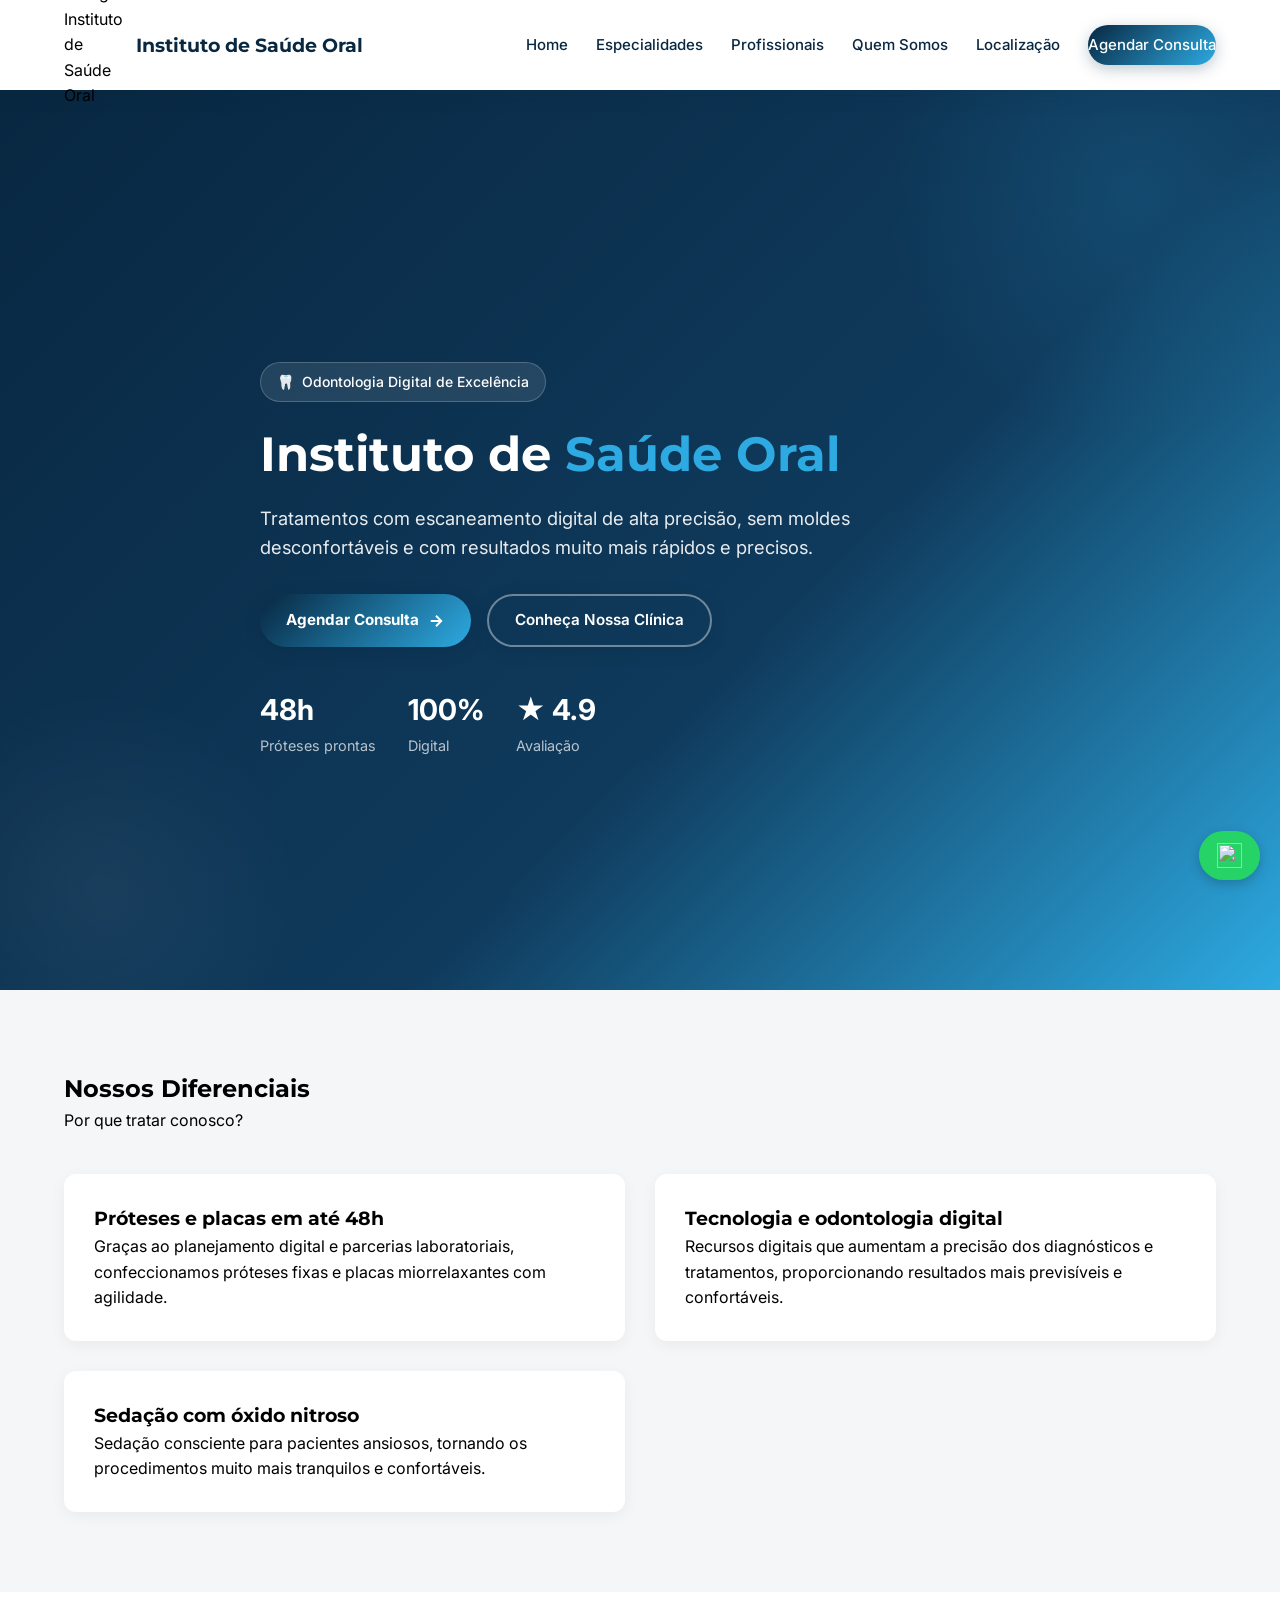
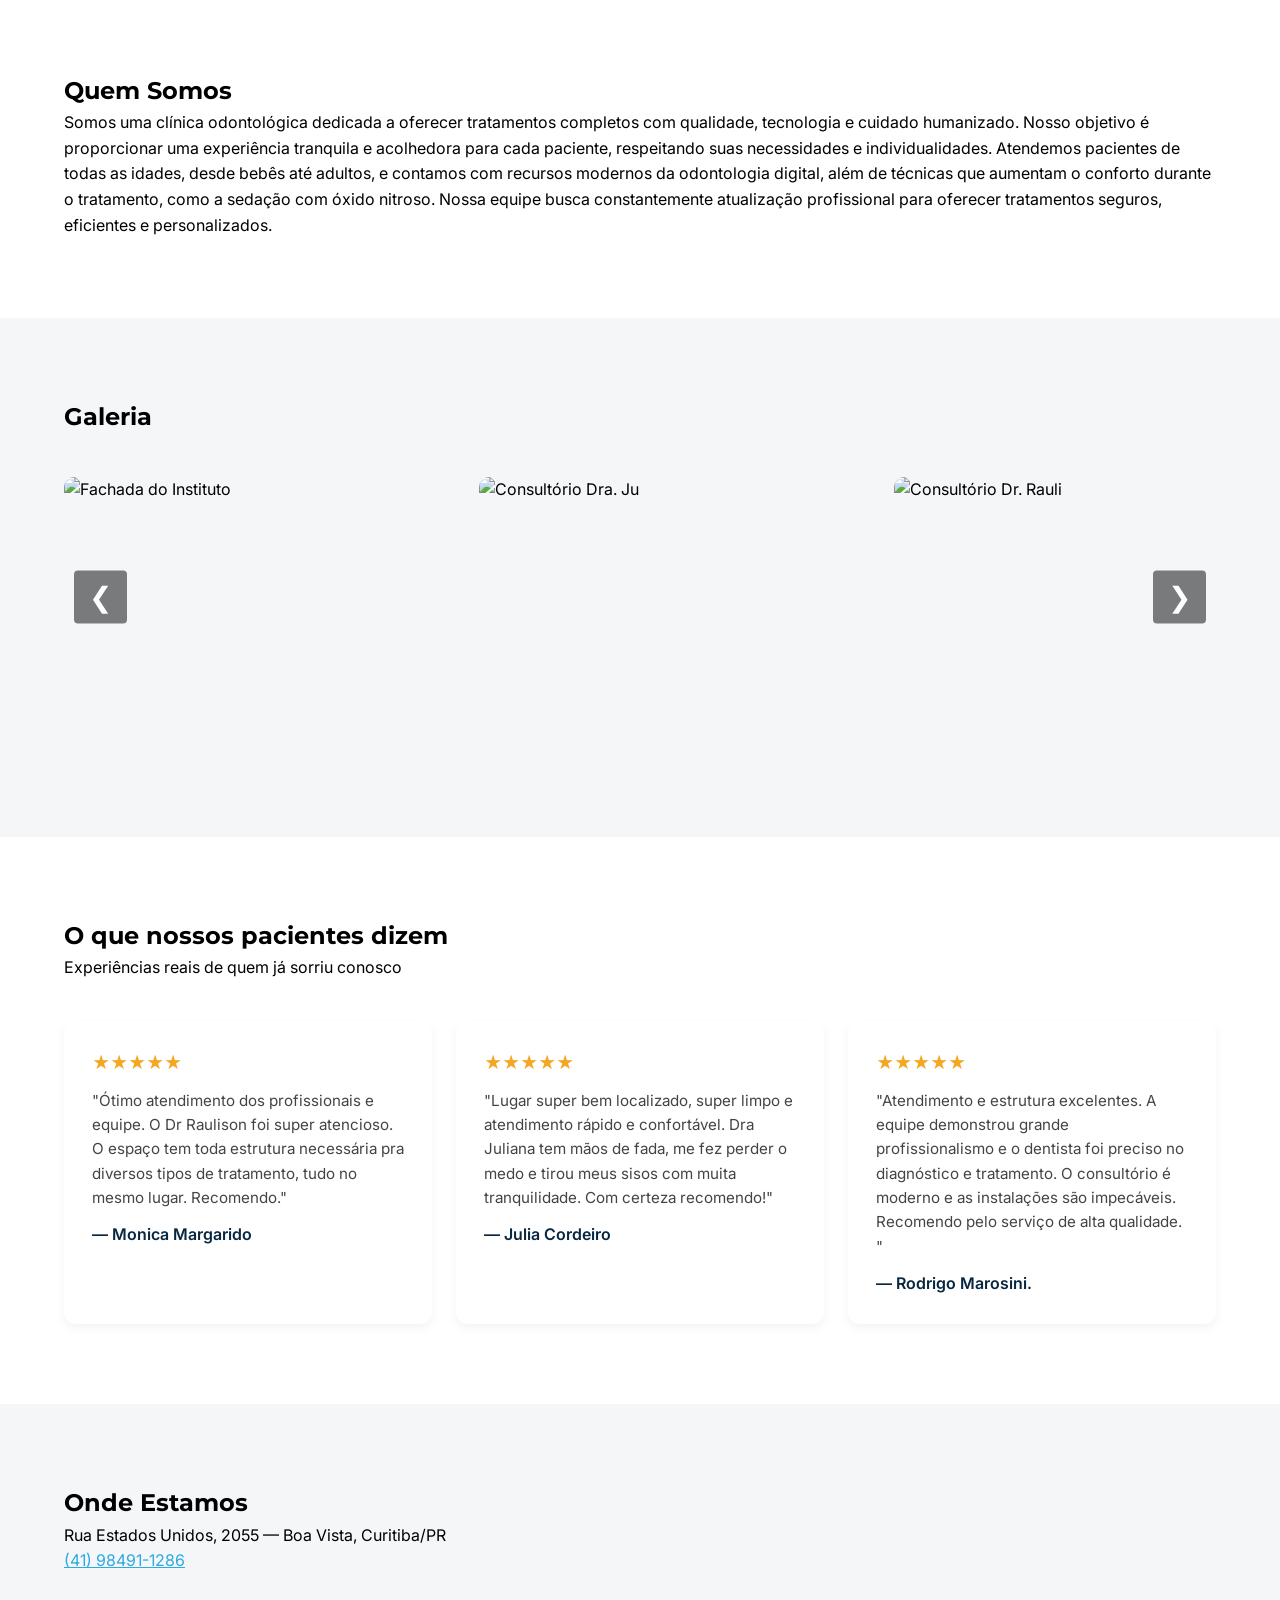
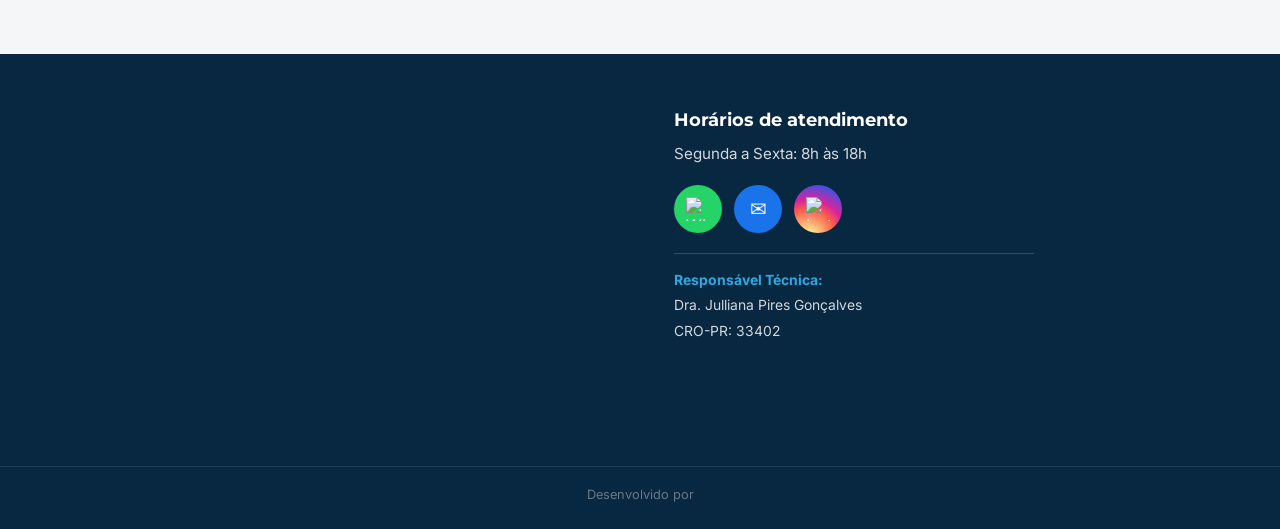
==== index.html @ 9c94c363 "first commit" ====
<!DOCTYPE html>
<html lang="pt-br">
<head>
  <meta charset="UTF-8">
  <meta name="viewport" content="width=device-width, initial-scale=1.0">
  <meta name="description" content="Instituto de Saúde Oral - Odontologia digital, próteses rápidas e atendimento humanizado em Curitiba/PR">
  <title>Instituto de Saúde Oral</title>
  <link rel="preconnect" href="https://fonts.googleapis.com">
  <link rel="preconnect" href="https://fonts.gstatic.com" crossorigin>
  <link href="https://fonts.googleapis.com/css2?family=Inter:wght@400;500;600;700;800&family=Montserrat:wght@600;700;800&display=swap" rel="stylesheet">
  <link rel="stylesheet" href="style.css">
</head>
<body>

  <!-- Header -->
  <header id="header">
    <button class="hamburger" id="hamburger" aria-label="Abrir menu">&#9776;</button>

    <nav class="side-menu" id="sideMenu" aria-label="Menu principal">
      <ul>
        <li><a href="index.html">🏠 Home</a></li>
        <li><a href="especialidades.html">🦷 Especialidades</a></li>
        <li><a href="profissionais.html">👩‍⚕️ Profissionais</a></li>
        <li><a href="#quem-somos">ℹ️ Quem Somos</a></li>
        <li><a href="https://www.google.com/maps/place/Instituto+de+Sa%C3%BAde+Oral/@-25.3976429,-49.2523343,18z" target="_blank" rel="noopener noreferrer">📍 Localização</a></li>
        <li><a href="https://wa.me/5541984911286?text=Olá%20gostaria%20de%20agendar%20uma%20consulta%20vim%20pelo%20site" target="_blank" rel="noopener noreferrer" style="background:#25d366;margin-top:8px;font-weight:700;">📅 Agendar Consulta</a></li>
      </ul>
    </nav>

    <div class="container nav">
      <div class="nav-brand">
        <img src="projeto-iso/foto.logo.png" alt="Logo Instituto de Saúde Oral" class="logo">
        <h2>Instituto de Saúde Oral</h2>
      </div>

      <nav aria-label="Navegação principal">
        <ul>
          <li><a href="index.html">Home</a></li>
          <li><a href="especialidades.html">Especialidades <span class="tooltip">Conheça os nossos tratamentos</span></a></li>
          <li><a href="profissionais.html">Profissionais <span class="tooltip">Conheça nossa equipe</span></a></li>
          <li><a href="#quem-somos">Quem Somos <span class="tooltip">Nossa história e valores</span></a></li>
          <li><a href="https://www.google.com/maps/place/Instituto+de+Sa%C3%BAde+Oral/@-25.3976429,-49.2523343,18z" target="_blank" rel="noopener noreferrer">Localização <span class="tooltip">Veja onde estamos</span></a></li>
          <li>
            <a class="btn" href="https://wa.me/5541984911286?text=Olá%20gostaria%20de%20agendar%20uma%20consulta%20vim%20pelo%20site" target="_blank" rel="noopener noreferrer">Agendar Consulta</a>
          </li>
        </ul>
      </nav>
    </div>
  </header>

  <!-- Hero -->
  <section class="hero">
    <div class="hero-shapes">
      <div class="shape"></div>
      <div class="shape"></div>
    </div>
    <div class="container hero-content">
      <div class="hero-badge">
        <span class="badge-icon">🦷</span>
        <span>Odontologia Digital de Excelência</span>
      </div>
      <h1 class="hero-title">
        Instituto de <span class="highlight">Saúde Oral</span>
      </h1>
      <p class="hero-subtitle">
        Tratamentos com escaneamento digital de alta precisão, sem moldes desconfortáveis e com resultados muito mais rápidos e precisos.
      </p>
      <div class="hero-buttons">
        <a href="https://wa.me/5541984911286?text=Olá%20gostaria%20de%20agendar%20uma%20consulta%20vim%20pelo%20site" class="btn" target="_blank" rel="noopener noreferrer">
          Agendar Consulta
          <svg width="18" height="18" viewBox="0 0 24 24" fill="none" stroke="currentColor" stroke-width="2.5">
            <path d="M5 12h14M12 5l7 7-7 7"/>
          </svg>
        </a>
        <a href="#quem-somos" class="btn btn-transparent">Conheça Nossa Clínica</a>
      </div>
      <div class="hero-stats">
        <div class="stat">
          <span class="stat-number">48h</span>
          <span class="stat-label">Próteses prontas</span>
        </div>
        <div class="stat">
          <span class="stat-number">100%</span>
          <span class="stat-label">Digital</span>
        </div>
        <div class="stat">
          <span class="stat-number">★ 4.9</span>
          <span class="stat-label">Avaliação</span>
        </div>
      </div>
    </div>
  </section>

  <!-- Diferenciais -->
  <section class="bg-light" id="diferenciais">
    <div class="container">
      <h2>Nossos Diferenciais</h2>
      <p>Por que tratar conosco?</p>
      <div class="grid-3">
        <article class="card">
          <h3>Próteses e placas em até 48h</h3>
          <p>Graças ao planejamento digital e parcerias laboratoriais, confeccionamos próteses fixas e placas miorrelaxantes com agilidade.</p>
        </article>
        <article class="card">
          <h3>Tecnologia e odontologia digital</h3>
          <p>Recursos digitais que aumentam a precisão dos diagnósticos e tratamentos, proporcionando resultados mais previsíveis e confortáveis.</p>
        </article>
        <article class="card">
          <h3>Sedação com óxido nitroso</h3>
          <p>Sedação consciente para pacientes ansiosos, tornando os procedimentos muito mais tranquilos e confortáveis.</p>
        </article>
      </div>
    </div>
  </section>

  <!-- Quem Somos -->
  <section id="quem-somos">
    <div class="container">
      <h2>Quem Somos</h2>
      <p>Somos uma clínica odontológica dedicada a oferecer tratamentos completos com qualidade, tecnologia e cuidado humanizado. Nosso objetivo é proporcionar uma experiência tranquila e acolhedora para cada paciente, respeitando suas necessidades e individualidades. Atendemos pacientes de todas as idades, desde bebês até adultos, e contamos com recursos modernos da odontologia digital, além de técnicas que aumentam o conforto durante o tratamento, como a sedação com óxido nitroso. Nossa equipe busca constantemente atualização profissional para oferecer tratamentos seguros, eficientes e personalizados.</p>
    </div>
  </section>

  <!-- Galeria -->
  <section class="bg-light">
    <div class="container">
      <h2>Galeria</h2>
      <div class="carousel">
        <button class="arrow left" aria-label="Imagem anterior">&#10094;</button>
        <div class="gallery">
          <img src="projeto-iso/frenteiso.jpeg" alt="Fachada do Instituto" loading="lazy">
          <img src="projeto-iso/consultório ju.jpeg" alt="Consultório Dra. Ju" loading="lazy">
          <img src="projeto-iso/consultório rauli.jpeg" alt="Consultório Dr. Rauli" loading="lazy">
          <img src="projeto-iso/dr casal.jpeg" alt="Equipe de profissionais" loading="lazy">
          <img src="projeto-iso/fotoju-miguel-criança-sorriso.png" alt="Paciente infantil sorrindo" loading="lazy">
          <img src="projeto-iso/areakids.jpeg" alt="Área kids" loading="lazy">
          <img src="projeto-iso/fiodental-iso.png" alt="Higiene bucal" loading="lazy">
          <img src="projeto-iso/recepção-cafezinho.png" alt="Recepção aconchegante" loading="lazy">
          <img src="projeto-iso/fotodentro.jpeg" alt="Ambiente interno" loading="lazy">
          <img src="projeto-iso/panoramica.jpeg" alt="Equipamento panorâmico" loading="lazy">
          <img src="projeto-iso/foto-protese-total-peleleca - Editado.png" alt="Prótese total" loading="lazy">
        </div>
        <button class="arrow right" aria-label="Próxima imagem">&#10095;</button>
      </div>
      <div class="lightbox" id="lightbox" role="dialog" aria-modal="true" aria-label="Visualização ampliada">
        <button class="close" id="lightbox-close" aria-label="Fechar">&times;</button>
        <img id="lightbox-img" src="" alt="Imagem Ampliada">
      </div>
    </div>
  </section>

  <!-- Depoimentos -->
  <section>
    <div class="container">
      <h2>O que nossos pacientes dizem</h2>
      <p>Experiências reais de quem já sorriu conosco</p>
      <div class="testimonials-grid">
        <div class="testimonial">
          <div class="testimonial-stars">★★★★★</div>
          <p class="testimonial-text">"Ótimo atendimento dos profissionais e equipe. O Dr Raulison foi super atencioso.
O espaço tem toda estrutura necessária pra diversos tipos de tratamento, tudo no mesmo lugar. Recomendo."</p>
          <p class="testimonial-author">— Monica Margarido</p>
        </div>
        <div class="testimonial">
          <div class="testimonial-stars">★★★★★</div>
          <p class="testimonial-text">"Lugar super bem localizado, super limpo e atendimento rápido e confortável. Dra Juliana tem mãos de fada, me fez perder o medo e tirou meus sisos com muita tranquilidade. Com certeza recomendo!"</p>
          <p class="testimonial-author">— Julia Cordeiro</p>
        </div>
        <div class="testimonial">
          <div class="testimonial-stars">★★★★★</div>
          <p class="testimonial-text">"Atendimento e estrutura excelentes. A equipe demonstrou grande profissionalismo e o dentista foi preciso no diagnóstico e tratamento. O consultório é moderno e as instalações são impecáveis. Recomendo pelo serviço de alta qualidade.
"</p>
          <p class="testimonial-author">— Rodrigo Marosini.</p>
        </div>
      </div>
    </div>
  </section>

  <!-- Localização -->
  <section class="bg-light">
    <div class="container">
      <h2>Onde Estamos</h2>
      <address style="font-style:normal;">
        <p>Rua Estados Unidos, 2055 — Boa Vista, Curitiba/PR</p>
        <p><a href="tel:+5541984911286" style="color:var(--secondary)!important;">(41) 98491-1286</a></p>
      </address>
    </div>
  </section>

  <!-- Footer -->
  <footer>
    <div class="footer-container">
      <div class="mapa-container">
        <iframe src="https://www.google.com/maps?q=Instituto+de+Saúde+Oral&output=embed" loading="lazy" title="Localização no Google Maps"></iframe>
      </div>
      <div class="footer-info">
        <h3>Horários de atendimento</h3>
        <p>Segunda a Sexta: 8h às 18h</p>
        <div class="footer-contact">
          <div class="footer-buttons">
            <a href="https://wa.me/5541984911286?text=Olá%20gostaria%20de%20agendar%20uma%20consulta%20vim%20pelo%20site" class="footer-btn whatsapp" target="_blank" rel="noopener noreferrer" aria-label="WhatsApp">
              <img src="https://upload.wikimedia.org/wikipedia/commons/6/6b/WhatsApp.svg" alt="WhatsApp">
            </a>
            <a href="mailto:Institutodesaudeoral@gmail.com" class="footer-btn email" aria-label="E-mail">✉</a>
            <a href="https://instagram.com/institutodesaudeoral" class="footer-btn instagram" target="_blank" rel="noopener noreferrer" aria-label="Instagram">
              <img src="https://upload.wikimedia.org/wikipedia/commons/e/e7/Instagram_logo_2016.svg" alt="Instagram">
            </a>
          </div>
        </div>
        <div class="footer-responsavel">
          <p><strong>Responsável Técnica:</strong></p>
          <p>Dra. Julliana Pires Gonçalves</p>
          <p>CRO-PR: 33402</p>
        </div>
      </div>
    </div>
    <div class="footer-dev">
      <p>Desenvolvido por <a href="#"> </a></p>
    </div>
  </footer>

  <!-- WhatsApp Fixo -->
  <a href="https://wa.me/5541984911286?text=Olá,%20vim%20pelo%20site!" class="whatsapp-fixo" target="_blank" rel="noopener noreferrer" aria-label="Agendar consulta via WhatsApp">
    <img src="https://upload.wikimedia.org/wikipedia/commons/6/6b/WhatsApp.svg" alt="" width="25">
  </a>

  <script>
    document.addEventListener('DOMContentLoaded', () => {

      // MENU HAMBURGER
      const hamburger = document.getElementById('hamburger');
      const sideMenu = document.getElementById('sideMenu');
      if (hamburger && sideMenu) {
        hamburger.addEventListener('click', () => {
          sideMenu.style.width = sideMenu.style.width === '250px' ? '0' : '250px';
        });
      }

      // CAROUSEL
const gallery = document.querySelector('.gallery');
const leftArrow = document.querySelector('.arrow.left');
const rightArrow = document.querySelector('.arrow.right');
const carousel = document.querySelector('.carousel');

if (gallery && leftArrow && rightArrow) {
  const originalimgs = Array.from(gallery.querySelectorAll('img'));
  const total = originalimgs.length;
  
  // Clona antes e depois para loop infinito suave
  originalimgs.forEach(img => gallery.appendChild(img.cloneNode(true)));
  originalimgs.forEach(img => gallery.insertBefore(img.cloneNode(true), gallery.firstChild));

  const gap = 15;
  let index = total; // começa no bloco do meio (original)
  let isAnimating = false;

  function getStep() {
    const img = gallery.querySelector('img');
    return img ? img.offsetWidth + gap : 0;
  }

  function jumpTo(i, animate) {
    gallery.style.transition = animate ? 'transform 0.5s ease' : 'none';
    gallery.style.transform = `translateX(-${i * getStep()}px)`;
    index = i;
  }

  // Posiciona no começo sem animação
  jumpTo(total, false);

  function move(dir) {
    if (isAnimating) return;
    isAnimating = true;
    jumpTo(index + dir, true);

    setTimeout(() => {
      // Se passou do fim, salta silenciosamente pro clone do meio
      if (index >= total * 2) jumpTo(total, false);
      // Se passou do começo, salta silenciosamente pro clone do meio
      if (index <= 0) jumpTo(total, false);
      isAnimating = false;
    }, 510);
  }

  let autoPlay = setInterval(() => move(1), 4000);

  leftArrow.onclick = () => { clearInterval(autoPlay); move(-1); autoPlay = setInterval(() => move(1), 4000); };
  rightArrow.onclick = () => { clearInterval(autoPlay); move(1); autoPlay = setInterval(() => move(1), 4000); };

  if (carousel) {
    carousel.onmouseenter = () => clearInterval(autoPlay);
    carousel.onmouseleave = () => { clearInterval(autoPlay); autoPlay = setInterval(() => move(1), 4000); };
  }
}

      // HEADER SCROLL
      const header = document.getElementById('header');
      if (header) {
        window.addEventListener('scroll', () => {
          header.classList.toggle('scrolled', window.scrollY > 50);
        }, { passive: true });
      }

      // SCROLL ANIMATE
      const elements = document.querySelectorAll('section, .card, .specialties li, .gallery img, .testimonial, .doctor img, h2, h3, p');
      const observer = new IntersectionObserver((entries) => {
        entries.forEach(entry => {
          if (entry.isIntersecting) {
            entry.target.classList.add('show');
            observer.unobserve(entry.target);
          }
        });
      }, { threshold: 0.1 });

      elements.forEach(el => {
        el.classList.add('scroll-animate');
        observer.observe(el);
      });

    });
  </script>

</body>
</html>
---- style.css ----
/* ================= RESET ================= */
* {
  margin: 0;
  padding: 0;
  box-sizing: border-box;
}

/* ================= VARIÁVEIS ================= */
:root {
  --primary: #082741;
  --secondary: #2DAAE1;
  --light: #F4F6F8;
  --text: #000000;
  --white: #FFFFFF;
}

/* ================= BASE ================= */
html { font-size: 16px; }

body {
  overflow-x: hidden;
  font-family: 'Inter', sans-serif;
  color: var(--text);
  background: var(--white);
  line-height: 1.6;
  padding-top: 90px;
}

/* ================= TIPOGRAFIA ================= */
h1, h2, h3 {
  font-family: 'Montserrat', sans-serif;
  color: var(--text);
}

/* ================= CONTAINER ================= */
.container {
  width: 90%;
  max-width: 1200px;
  margin: auto;
}

/* ================= SECTION ================= */
section { padding: 80px 0; }
.bg-light { background: var(--light); }

/* ================= HEADER ================= */
header {
  background: rgba(255, 255, 255, 0.15);
  backdrop-filter: blur(10px);
  -webkit-backdrop-filter: blur(10px);
  box-shadow: 0 4px 20px rgba(8, 39, 65, 0.1);
  position: fixed;
  width: 100%;
  top: 0;
  z-index: 1000;
  height: 90px;
  display: flex;
  align-items: center;
  transition: background 0.3s ease, height 0.3s ease, box-shadow 0.3s ease;
}

header.scrolled {
  background: #FFFFFF;
  backdrop-filter: none;
  -webkit-backdrop-filter: none;
  height: 70px;
  box-shadow: 0 4px 15px rgba(0,0,0,0.1);
}

/* ================= NAV ================= */
.container.nav {
  display: flex;
  align-items: center;
  justify-content: space-between;
  gap: 24px;
  width: 90%;
  max-width: 1200px;
  margin: 0 auto;
}

.nav-brand {
  display: flex;
  align-items: center;
  gap: 12px;
  flex-shrink: 0;
  text-decoration: none;
}

.nav-brand h2 {
  font-size: 1.2rem;
  white-space: nowrap;
  margin: 0;
  color: var(--primary);
}

.logo {
  width: 60px;
  height: auto;
}

.container.nav nav { flex: 1; }

.container.nav nav ul {
  display: flex;
  align-items: center;
  justify-content: flex-end;
  gap: 28px;
  list-style: none;
  padding: 0;
  margin: 0;
  flex-wrap: nowrap;
  scrollbar-width: none;
  -ms-overflow-style: none;
}
.container.nav nav ul::-webkit-scrollbar { display: none; }

.container.nav nav ul li {
  white-space: nowrap;
  position: relative;
}

.container.nav nav ul li a {
  text-decoration: none;
  color: var(--primary);
  font-weight: 500;
  font-size: 15px;
  padding: 8px 0;
  position: relative;
  transition: color 0.3s ease;
}

.container.nav nav ul li a::after {
  content: "";
  position: absolute;
  left: 0;
  bottom: 0;
  width: 0%;
  height: 2px;
  background: var(--secondary);
  transition: width 0.3s ease;
}

.container.nav nav ul li a:hover::after { width: 100%; }

/* ================= TOOLTIP ================= */
.tooltip {
  position: absolute;
  bottom: -40px;
  left: 50%;
  transform: translateX(-50%);
  background: rgba(45, 170, 225, 0.92);
  color: white;
  padding: 6px 12px;
  border-radius: 8px;
  font-size: 12px;
  white-space: nowrap;
  opacity: 0;
  pointer-events: none;
  transition: opacity 0.3s ease;
  z-index: 10;
}

.container.nav nav ul li a:hover .tooltip { opacity: 1; }

/* ================= BOTÃO ================= */
.btn {
  display: inline-flex;
  align-items: center;
  justify-content: center;
  gap: 8px;
  background: linear-gradient(135deg, var(--primary), var(--secondary));
  color: #ffffff !important;
  padding: 12px 26px;
  border-radius: 50px;
  text-decoration: none !important;
  font-weight: 700;
  font-size: 0.95rem;
  box-shadow: 0 4px 15px rgba(8, 39, 65, 0.25);
  transition: transform 0.3s ease, box-shadow 0.3s ease;
  white-space: nowrap;
  flex-shrink: 0;
  cursor: pointer;
  border: none;
}

.btn:hover {
  transform: translateY(-3px);
  box-shadow: 0 8px 20px rgba(45, 170, 225, 0.4);
  color: #ffffff !important;
}

/* Remove underline no .btn dentro do nav */
.container.nav nav ul li a.btn::after { display: none; }

/* ================= HERO ================= */
.hero {
  min-height: 100vh;
  display: flex;
  align-items: center;
  background: linear-gradient(135deg, var(--primary) 0%, #0f3a5c 60%, var(--secondary) 100%);
  position: relative;
  overflow: hidden;
  padding: 120px 0 80px;
}

.hero .shape {
  position: absolute;
  border-radius: 50%;
  pointer-events: none;
}
.hero .shape:nth-child(1) {
  width: 500px; height: 500px;
  top: -150px; right: -100px;
  background: radial-gradient(circle, rgba(45,170,225,0.15) 0%, transparent 70%);
}
.hero .shape:nth-child(2) {
  width: 400px; height: 400px;
  bottom: -100px; left: -100px;
  background: radial-gradient(circle, rgba(255,255,255,0.05) 0%, transparent 70%);
}

.hero-content {
  max-width: 800px;
  position: relative;
  z-index: 2;
  padding: 0 20px;
  color: var(--white);
}

.hero-badge {
  display: inline-flex;
  align-items: center;
  gap: 8px;
  background: rgba(255,255,255,0.1);
  backdrop-filter: blur(10px);
  padding: 8px 16px;
  border-radius: 50px;
  font-size: 14px;
  font-weight: 500;
  color: var(--white);
  margin-bottom: 24px;
  border: 1px solid rgba(255,255,255,0.2);
}

.hero-title {
  font-size: 3rem;
  line-height: 1.2;
  margin-bottom: 20px;
  color: var(--white);
}
.hero-title .highlight { color: var(--secondary); }

.hero-subtitle {
  font-size: 1.15rem;
  color: rgba(255,255,255,0.9);
  margin-bottom: 32px;
  max-width: 600px;
}

.hero-buttons {
  display: flex;
  gap: 16px;
  margin-bottom: 40px;
  flex-wrap: wrap;
}

.btn-transparent {
  display: inline-flex;
  align-items: center;
  gap: 8px;
  background: transparent;
  color: var(--white) !important;
  padding: 12px 26px;
  border-radius: 50px;
  text-decoration: none !important;
  font-weight: 600;
  border: 2px solid rgba(255,255,255,0.4);
  transition: background 0.3s, border-color 0.3s, transform 0.3s;
}
.btn-transparent:hover {
  background: rgba(255,255,255,0.1);
  border-color: var(--white);
  transform: translateY(-3px);
}

.hero-stats { display: flex; gap: 32px; flex-wrap: wrap; }
.stat-number { display: block; font-size: 1.8rem; font-weight: 700; color: var(--white); }
.stat-label { font-size: 0.9rem; color: rgba(255,255,255,0.7); }

/* ================= GRID ================= */
.grid-3 {
  display: grid;
  grid-template-columns: repeat(2, 1fr);
  gap: 30px;
  margin-top: 40px;
}

/* ================= CARDS ================= */
.card {
  background: var(--white);
  padding: 30px;
  border-radius: 12px;
  box-shadow: 0 4px 15px rgba(0,0,0,0.05);
  transition: transform 0.3s;
}
.card:hover { transform: translateY(-5px); }

/* ================= ESPECIALIDADES ================= */
.specialties { padding-top: 120px; }

.specialties h1 {
  margin-bottom: 40px;
  font-size: 2rem;
}

.specialties ul {
  display: grid;
  grid-template-columns: repeat(3, 1fr);
  gap: 30px;
  padding: 0;
  list-style: none;
}

.specialties li {
  background: var(--white);
  padding: 20px;
  border-radius: 12px;
  box-shadow: 0 4px 12px rgba(0,0,0,0.08);
  text-align: center;
  transition: transform 0.3s;
}
.specialties li:hover { transform: translateY(-4px); }

.specialties img {
  width: 100%;
  height: 180px;
  object-fit: cover;
  border-radius: 10px;
  margin-bottom: 12px;
}

.specialties h3 { margin-bottom: 8px; }

/* ================= PROFISSIONAIS ================= */
.professionals { padding-top: 120px; }

.doctor img {
  width: 100%;
  height: 500px;
  object-fit: cover;
  border-radius: 12px;
  margin-bottom: 16px;
}

/* ================= CAROUSEL ================= */
.carousel {
  position: relative;
  width: 100%;
  overflow: hidden;
  margin: 40px 0;
}

.gallery {
  display: flex;
  gap: 15px;
  transition: transform 0.5s ease;
  flex-wrap: nowrap;
}

.gallery img {
  width: 400px;
  height: 240px;
  object-fit: cover;
  border-radius: 10px;
  cursor: pointer;
  flex-shrink: 0;
}

.arrow {
  position: absolute;
  top: 50%;
  transform: translateY(-50%);
  background: rgba(0,0,0,0.5);
  color: white;
  border: none;
  font-size: 28px;
  padding: 10px 15px;
  cursor: pointer;
  z-index: 10;
  border-radius: 4px;
  transition: background 0.2s;
}
.arrow:hover { background: rgba(0,0,0,0.7); }
.arrow.left { left: 10px; }
.arrow.right { right: 10px; }

/* ================= LIGHTBOX ================= */
.lightbox {
  display: none;
  position: fixed;
  top: 0; left: 0;
  width: 100%; height: 100%;
  background: rgba(0,0,0,0.75);
  justify-content: center;
  align-items: center;
  z-index: 9999;
}
.lightbox.active { display: flex; }

.lightbox img {
  max-width: 90%;
  max-height: 90%;
  border-radius: 10px;
}

.close {
  position: absolute;
  top: 20px; right: 30px;
  color: white;
  font-size: 40px;
  cursor: pointer;
  background: none;
  border: none;
  line-height: 1;
}

/* ================= DEPOIMENTOS ================= */
.testimonials-grid {
  display: grid;
  grid-template-columns: repeat(3, 1fr);
  gap: 24px;
  margin-top: 40px;
}

.testimonial {
  background: var(--white);
  padding: 28px;
  border-radius: 12px;
  box-shadow: 0 4px 10px rgba(0,0,0,0.05);
}

.testimonial-stars { color: #f5a623; font-size: 1.1rem; margin-bottom: 12px; }
.testimonial-text { font-size: 0.95rem; margin-bottom: 12px; color: #444; }
.testimonial-author { font-weight: 600; color: var(--primary); }

/* ================= FOOTER ================= */
footer {
  background: var(--primary);
  padding: 52px 0 0;
}

footer,
footer h2, footer h3, footer h4,
footer p, footer a, footer address,
footer span, footer strong, footer em, footer li {
  color: white !important;
}

footer h2::after, footer h3::after { display: none !important; }

footer h3 {
  font-size: 1.1rem;
  font-weight: 700;
  margin-bottom: 8px;
}

footer p {
  font-size: 0.95rem;
  color: rgba(255,255,255,0.82) !important;
  margin-bottom: 5px;
}

footer a:hover { color: var(--secondary) !important; }

.footer-container {
  display: flex;
  align-items: flex-start;
  justify-content: center;
  gap: 48px;
  flex-wrap: wrap;
  width: 92%;
  max-width: 1200px;
  margin: 0 auto;
  padding-bottom: 40px;
}

.mapa-container {
  width: 380px;
  height: 320px;
  flex-shrink: 0;
  border-radius: 12px;
  overflow: hidden;
}

.mapa-container iframe { width: 100%; height: 100%; border: 0; display: block; }

.footer-info { flex: 1; min-width: 220px; max-width: 360px; }

.footer-contact { margin-top: 18px; }

.footer-buttons { display: flex; gap: 12px; flex-wrap: wrap; }

.footer-btn {
  width: 48px; height: 48px;
  border-radius: 50%;
  display: flex;
  align-items: center;
  justify-content: center;
  text-decoration: none;
  transition: transform 0.2s, opacity 0.2s;
  flex-shrink: 0;
}
.footer-btn.whatsapp  { background: #25D366; }
.footer-btn.email     { background: #1a73e8; font-size: 20px; }
.footer-btn.instagram {
  background: radial-gradient(circle at 30% 107%,
    #fdf497 0%, #fdf497 5%, #fd5949 45%, #d6249f 60%, #285AEB 90%);
}
.footer-btn img { width: 24px; height: 24px; }
.footer-btn:hover { transform: scale(1.12); opacity: 0.9; }

.footer-responsavel {
  margin-top: 20px;
  padding-top: 16px;
  border-top: 1px solid rgba(255,255,255,0.18);
}
.footer-responsavel p { font-size: 0.87rem !important; line-height: 1.5; }
.footer-responsavel strong { color: var(--secondary) !important; }

.footer-dev {
  text-align: center;
  padding: 18px 16px;
  border-top: 1px solid rgba(255,255,255,0.1);
  width: 100%;
}
.footer-dev p { font-size: 0.8rem !important; color: rgba(255,255,255,0.38) !important; }
.footer-dev a { color: var(--secondary) !important; font-weight: 600; }

/* ================= WHATSAPP FIXO ================= */
.whatsapp-fixo {
  position: fixed;
  bottom: 20px; right: 20px;
  background-color: #25d366;
  padding: 12px 18px;
  border-radius: 50px;
  display: flex;
  align-items: center;
  gap: 10px;
  font-weight: bold;
  box-shadow: 0 4px 12px rgba(0,0,0,0.2);
  z-index: 99999;
  text-decoration: none;
  transition: transform 0.3s ease, background 0.3s;
}
.whatsapp-fixo:hover { transform: scale(1.05); background-color: #20ba5a; }
.whatsapp-fixo img { width: 25px; height: 25px; }

/* ================= MENU LATERAL ================= */
.side-menu {
  height: 100vh;
  width: 0;
  position: fixed;
  top: 0; left: 0;
  background-color: var(--primary);
  overflow-x: hidden;
  transition: width 0.3s ease;
  padding-top: 70px;
  z-index: 1001;
}

.side-menu ul { list-style: none; padding: 0; margin: 0; }

.side-menu a {
  padding: 14px 24px;
  text-decoration: none;
  font-size: 16px;
  color: white;
  display: block;
  transition: background 0.2s;
}
.side-menu a:hover { background: rgba(255,255,255,0.1); }

/* ================= HAMBURGER ================= */
.hamburger {
  display: none;
  font-size: 26px;
  cursor: pointer;
  position: fixed;
  top: 22px; left: 15px;
  z-index: 1002;
  background: white;
  border: none;
  border-radius: 8px;
  padding: 5px 10px;
  box-shadow: 0 2px 8px rgba(0,0,0,0.2);
  color: var(--primary);
}

/* ================= SCROLL ANIMATE ================= */
.scroll-animate {
  opacity: 0;
  transform: translateY(30px);
  transition: opacity 0.7s ease-out, transform 0.7s ease-out;
}
.scroll-animate.show {
  opacity: 1;
  transform: translateY(0);
}

/* ================= RESPONSIVO ================= */
@media (max-width: 1100px) {
  .container.nav nav { display: none; }
  .hamburger { display: block; }
  .container.nav { margin-left: 50px; }
}

@media (max-width: 1024px) {
  .grid-3 { grid-template-columns: 1fr; }
  .specialties ul { grid-template-columns: repeat(2, 1fr); }
  .testimonials-grid { grid-template-columns: repeat(2, 1fr); }
}

@media (max-width: 768px) {
  body { padding-top: 70px; }
  .hero-title { font-size: 2.2rem; }
  .hero-subtitle { font-size: 1rem; }
  .hero-buttons { flex-direction: column; align-items: flex-start; }
  .hero-stats { gap: 20px; }
  .gallery img { width: 250px; height: 160px; }
  .testimonials-grid { grid-template-columns: 1fr; }
  .mapa-container { width: 100%; }
  .whatsapp-fixo { width: 60px; height: 60px; padding: 0; border-radius: 50%; justify-content: center; gap: 0; }
  .whatsapp-fixo span { display: none; }
}

@media (max-width: 600px) {
  .specialties ul { grid-template-columns: 1fr; }
  .gallery img { width: 200px; height: 140px; }
}
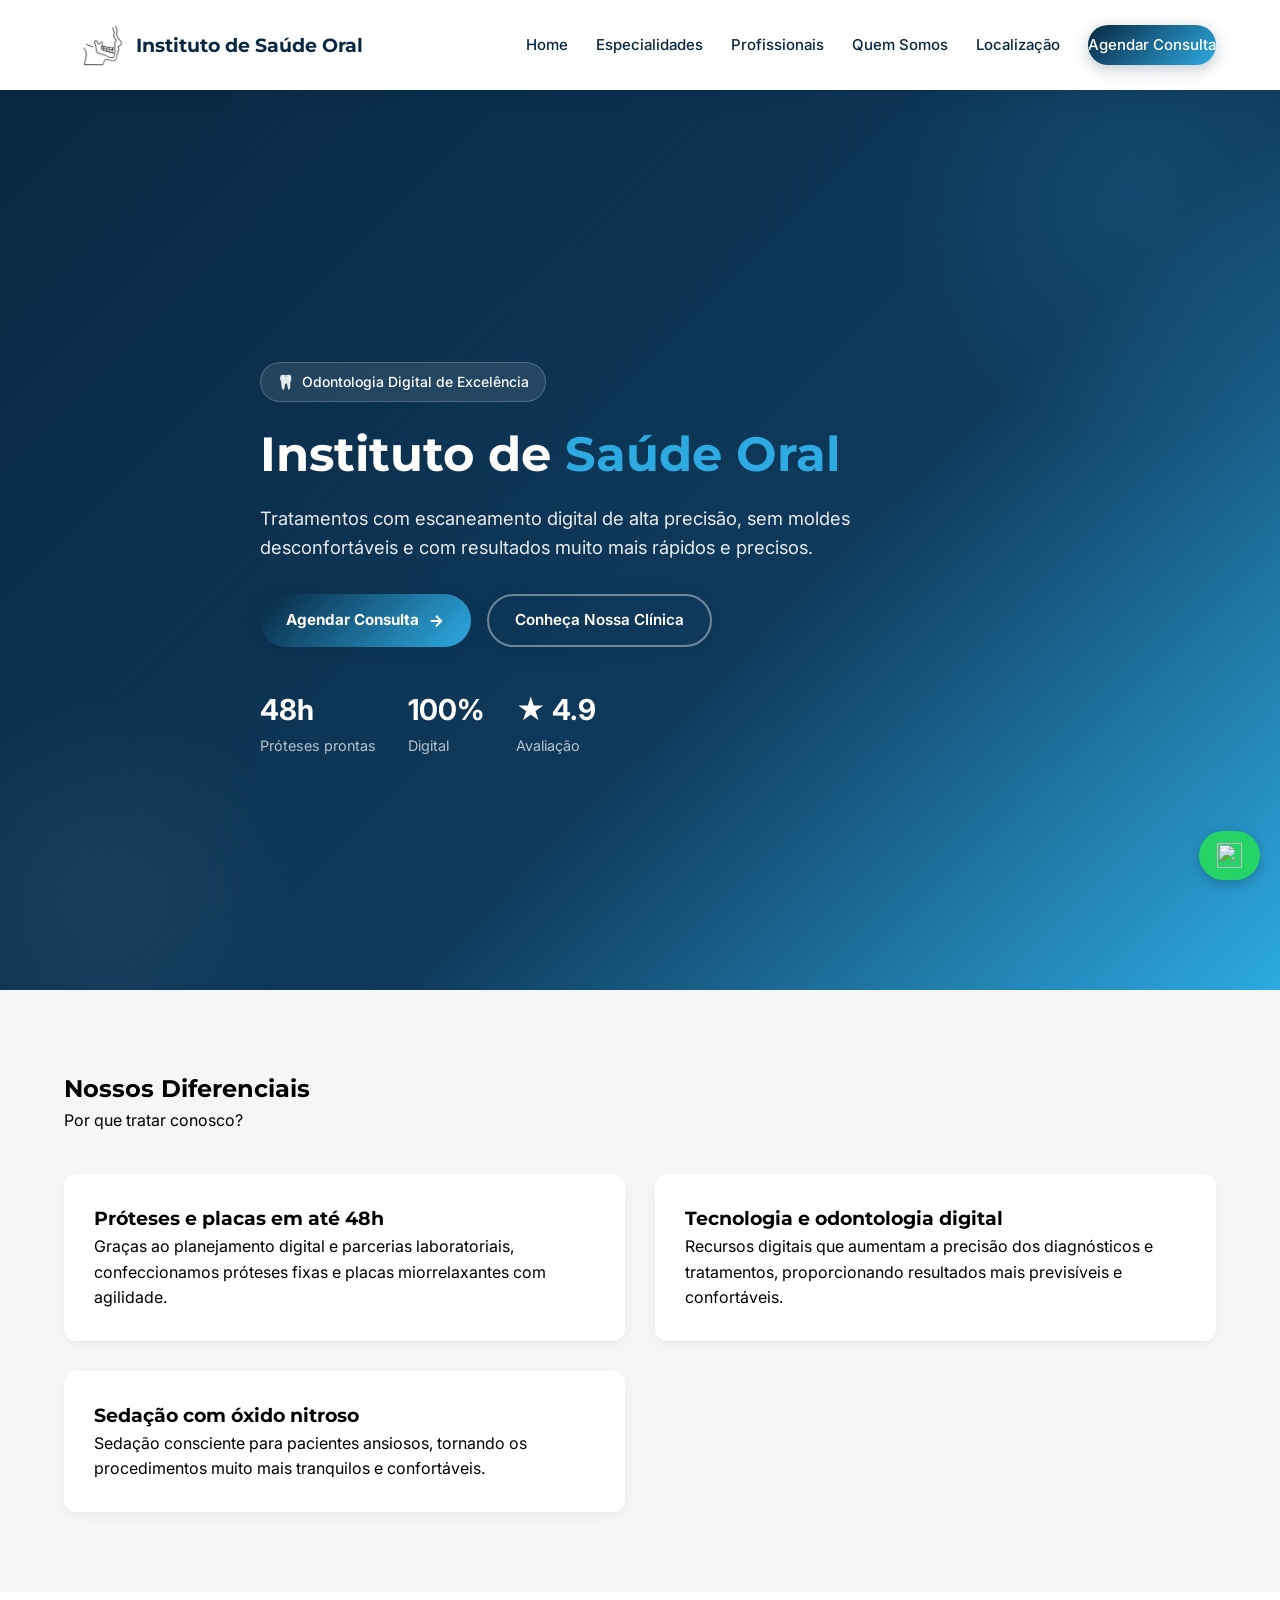
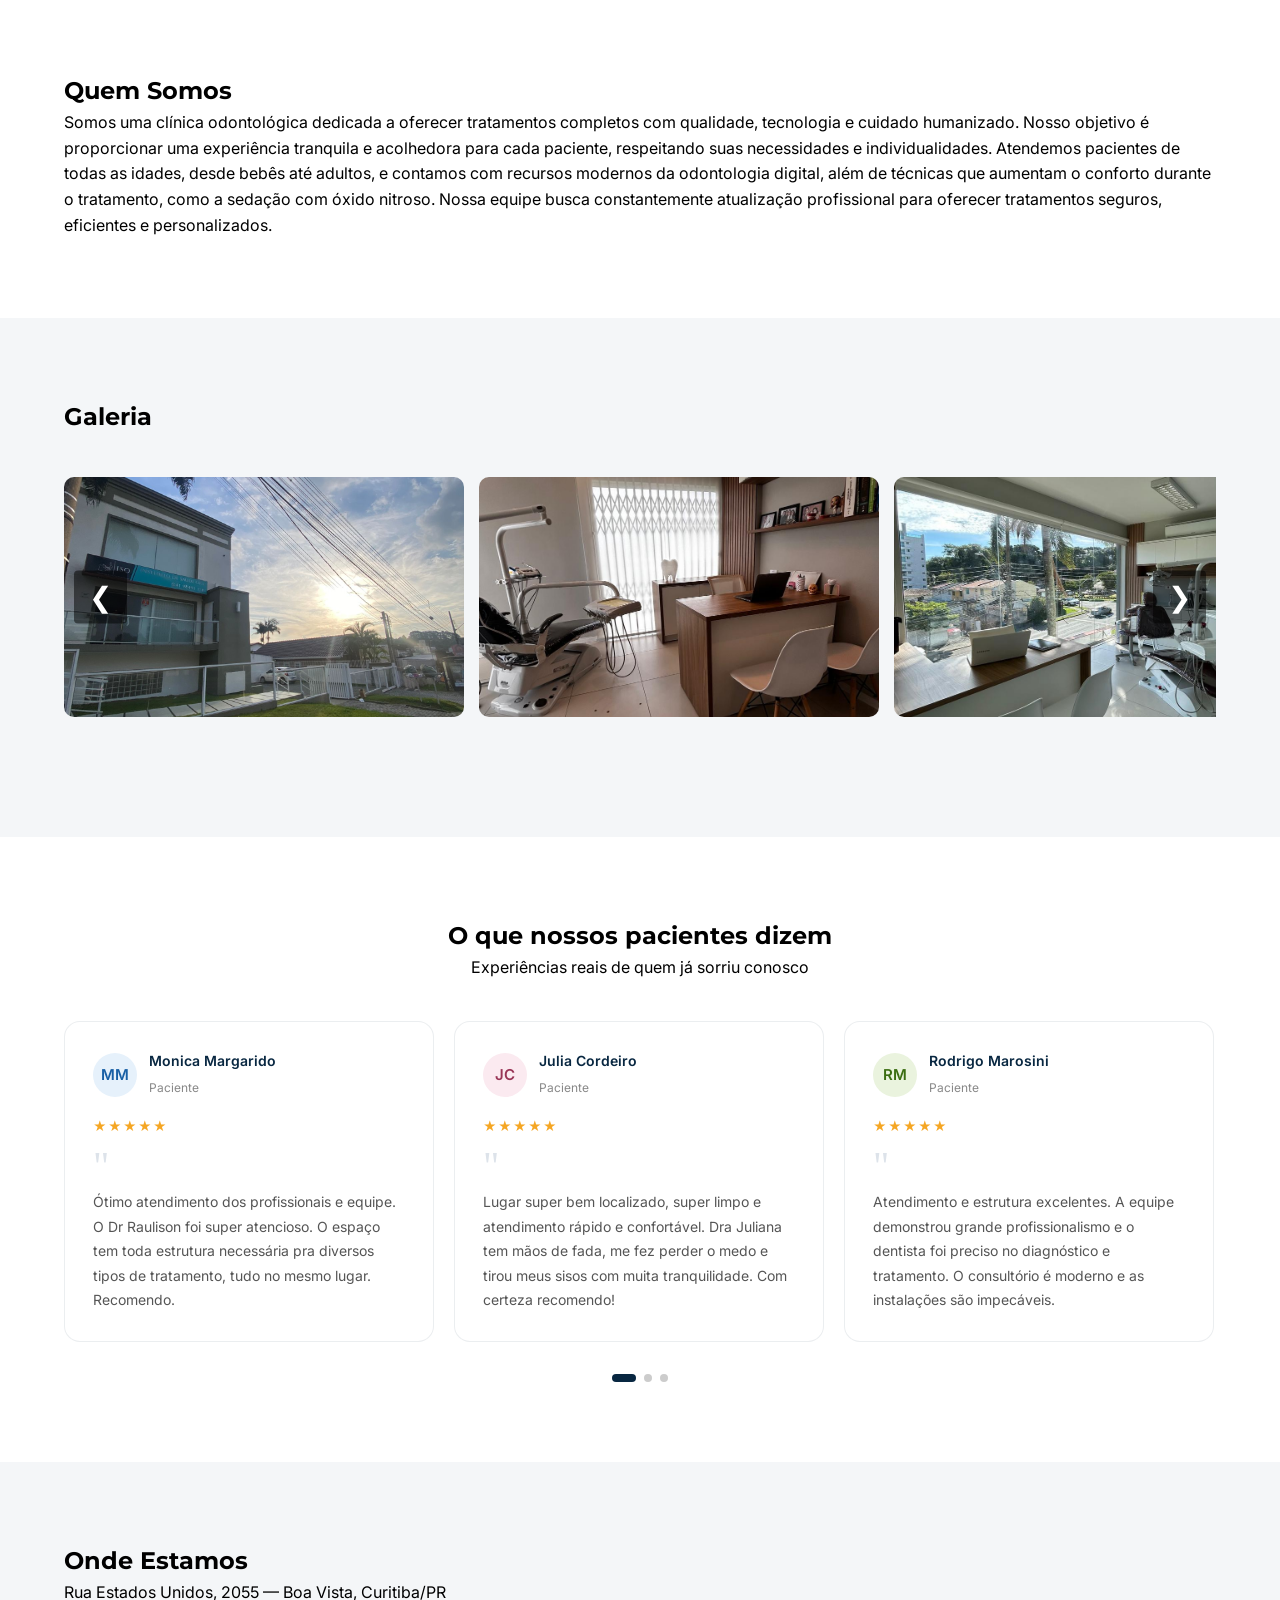
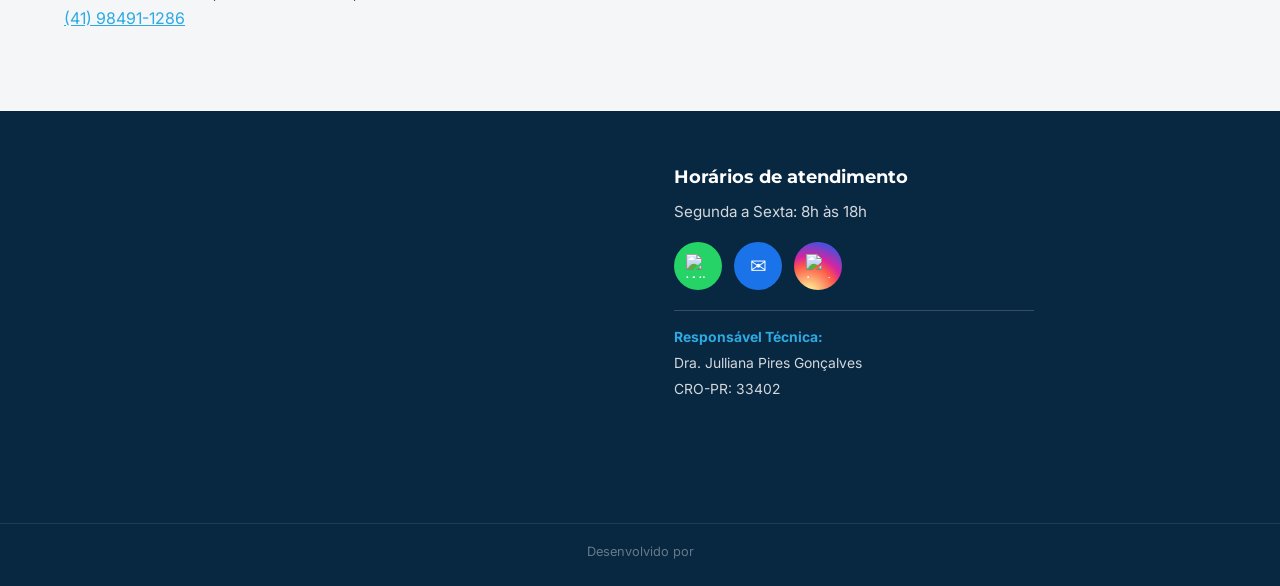
==== commit e8cb1b86: "ad.testemonial.better" ====
--- a/index.html
+++ b/index.html
@@ -150,32 +150,100 @@
   </section>
 
   <!-- Depoimentos -->
-  <section>
-    <div class="container">
-      <h2>O que nossos pacientes dizem</h2>
-      <p>Experiências reais de quem já sorriu conosco</p>
-      <div class="testimonials-grid">
-        <div class="testimonial">
-          <div class="testimonial-stars">★★★★★</div>
-          <p class="testimonial-text">"Ótimo atendimento dos profissionais e equipe. O Dr Raulison foi super atencioso.
-O espaço tem toda estrutura necessária pra diversos tipos de tratamento, tudo no mesmo lugar. Recomendo."</p>
-          <p class="testimonial-author">— Monica Margarido</p>
-        </div>
-        <div class="testimonial">
-          <div class="testimonial-stars">★★★★★</div>
-          <p class="testimonial-text">"Lugar super bem localizado, super limpo e atendimento rápido e confortável. Dra Juliana tem mãos de fada, me fez perder o medo e tirou meus sisos com muita tranquilidade. Com certeza recomendo!"</p>
-          <p class="testimonial-author">— Julia Cordeiro</p>
-        </div>
-        <div class="testimonial">
-          <div class="testimonial-stars">★★★★★</div>
-          <p class="testimonial-text">"Atendimento e estrutura excelentes. A equipe demonstrou grande profissionalismo e o dentista foi preciso no diagnóstico e tratamento. O consultório é moderno e as instalações são impecáveis. Recomendo pelo serviço de alta qualidade.
-"</p>
-          <p class="testimonial-author">— Rodrigo Marosini.</p>
-        </div>
-      </div>
-    </div>
-  </section>
-
+<section>
+  <div class="container">
+    <h2 style="text-align:center;">O que nossos pacientes dizem</h2>
+    <p style="text-align:center; margin-bottom: 40px;">Experiências reais de quem já sorriu conosco</p>
+
+    <div class="ts-wrapper" id="tsWrapper">
+      <div class="ts-track" id="tsTrack">
+
+        <div class="ts-card">
+          <div class="ts-top">
+            <div class="ts-avatar" style="background:#E6F1FB;color:#185FA5;">MM</div>
+            <div class="ts-meta"><h4>Monica Margarido</h4><span>Paciente</span></div>
+          </div>
+          <div class="ts-stars">★★★★★</div>
+          <div class="ts-quote">"</div>
+          <p class="ts-text">Ótimo atendimento dos profissionais e equipe. O Dr Raulison foi super atencioso. O espaço tem toda estrutura necessária pra diversos tipos de tratamento, tudo no mesmo lugar. Recomendo.</p>
+        </div>
+
+        <div class="ts-card">
+          <div class="ts-top">
+            <div class="ts-avatar" style="background:#FBEAF0;color:#993556;">JC</div>
+            <div class="ts-meta"><h4>Julia Cordeiro</h4><span>Paciente</span></div>
+          </div>
+          <div class="ts-stars">★★★★★</div>
+          <div class="ts-quote">"</div>
+          <p class="ts-text">Lugar super bem localizado, super limpo e atendimento rápido e confortável. Dra Juliana tem mãos de fada, me fez perder o medo e tirou meus sisos com muita tranquilidade. Com certeza recomendo!</p>
+        </div>
+
+        <div class="ts-card">
+          <div class="ts-top">
+            <div class="ts-avatar" style="background:#EAF3DE;color:#3B6D11;">RM</div>
+            <div class="ts-meta"><h4>Rodrigo Marosini</h4><span>Paciente</span></div>
+          </div>
+          <div class="ts-stars">★★★★★</div>
+          <div class="ts-quote">"</div>
+          <p class="ts-text">Atendimento e estrutura excelentes. A equipe demonstrou grande profissionalismo e o dentista foi preciso no diagnóstico e tratamento. O consultório é moderno e as instalações são impecáveis.</p>
+        </div>
+
+        <div class="ts-card">
+          <div class="ts-top">
+            <div class="ts-avatar" style="background:#FAEEDA;color:#854F0B;">FS</div>
+            <div class="ts-meta"><h4>Fernanda Silva</h4><span>Paciente</span></div>
+          </div>
+          <div class="ts-stars">★★★★★</div>
+          <div class="ts-quote">"</div>
+          <p class="ts-text">Fiz minha prótese em menos de 48 horas, incrível! Nunca imaginei que seria tão rápido e o resultado ficou perfeito. A equipe toda é muito atenciosa e o ambiente é super acolhedor.</p>
+        </div>
+
+        <div class="ts-card">
+          <div class="ts-top">
+            <div class="ts-avatar" style="background:#EEEDFE;color:#534AB7;">LP</div>
+            <div class="ts-meta"><h4>Lucas Pereira</h4><span>Paciente</span></div>
+          </div>
+          <div class="ts-stars">★★★★★</div>
+          <div class="ts-quote">"</div>
+          <p class="ts-text">Fiz a sedação com óxido nitroso e foi transformador. Sempre tive muito medo de dentista, mas o procedimento foi completamente tranquilo. Me sinto confiante para continuar o tratamento.</p>
+        </div>
+
+        <div class="ts-card">
+          <div class="ts-top">
+            <div class="ts-avatar" style="background:#E1F5EE;color:#0F6E56;">CA</div>
+            <div class="ts-meta"><h4>Carla Almeida</h4><span>Paciente</span></div>
+          </div>
+          <div class="ts-stars">★★★★★</div>
+          <div class="ts-quote">"</div>
+          <p class="ts-text">Trouxe meu filho de 4 anos e a área kids deixou ele super à vontade. A Dra. Juliana foi incrível com ele, paciente e carinhosa. Voltaremos com certeza! Clínica nota 10.</p>
+        </div>
+
+        <div class="ts-card">
+          <div class="ts-top">
+            <div class="ts-avatar" style="background:#FAECE7;color:#993C1D;">GT</div>
+            <div class="ts-meta"><h4>Gabriel Torres</h4><span>Paciente</span></div>
+          </div>
+          <div class="ts-stars">★★★★★</div>
+          <div class="ts-quote">"</div>
+          <p class="ts-text">A tecnologia de escaneamento digital é impressionante, sem aqueles moldes desconfortáveis. O planejamento foi muito detalhado e o resultado do meu tratamento superou as expectativas.</p>
+        </div>
+
+        <div class="ts-card">
+          <div class="ts-top">
+            <div class="ts-avatar" style="background:#F1EFE8;color:#5F5E5A;">PR</div>
+            <div class="ts-meta"><h4>Patricia Ramos</h4><span>Paciente</span></div>
+          </div>
+          <div class="ts-stars">★★★★★</div>
+          <div class="ts-quote">"</div>
+          <p class="ts-text">Atendimento humanizado de verdade. Desde a recepção com o cafezinho até o consultório, tudo muito bem cuidado. Dr. Raulison explicou todo o tratamento com detalhes. Recomendo a todos!</p>
+        </div>
+
+      </div>
+    </div>
+
+    <div class="ts-dots" id="tsDots"></div>
+  </div>
+</section>
   <!-- Localização -->
   <section class="bg-light">
     <div class="container">
@@ -264,7 +332,77 @@
     gallery.style.transform = `translateX(-${i * getStep()}px)`;
     index = i;
   }
-
+// DEPOIMENTOS CARROSSEL
+(function () {
+  const track = document.getElementById('tsTrack');
+  const wrapper = document.getElementById('tsWrapper');
+  const dotsEl = document.getElementById('tsDots');
+  if (!track || !wrapper || !dotsEl) return;
+
+  const cards = Array.from(track.children);
+  let current = 0;
+  let autoTimer = null;
+  let touchStartX = 0;
+
+  function getVisible() {
+    const w = wrapper.offsetWidth;
+    if (w < 580) return 1;
+    if (w < 900) return 2;
+    return 3;
+  }
+
+  function totalSlides() {
+    return Math.ceil(cards.length / getVisible());
+  }
+
+  function buildDots() {
+    dotsEl.innerHTML = '';
+    for (let i = 0; i < totalSlides(); i++) {
+      const d = document.createElement('button');
+      d.className = 'ts-dot' + (i === current ? ' active' : '');
+      d.setAttribute('aria-label', 'Depoimento ' + (i + 1));
+      d.addEventListener('click', () => { goTo(i); resetAuto(); });
+      dotsEl.appendChild(d);
+    }
+  }
+
+  function goTo(idx) {
+    const total = totalSlides();
+    current = (idx + total) % total;
+    const vis = getVisible();
+    const gap = 20;
+    const cardW = (wrapper.offsetWidth - gap * (vis - 1)) / vis;
+    const maxOffset = (cards.length - vis) * (cardW + gap);
+    const offset = Math.min(current * vis * (cardW + gap), maxOffset);
+    track.style.transform = 'translateX(-' + offset + 'px)';
+    dotsEl.querySelectorAll('.ts-dot').forEach((d, i) => {
+      d.classList.toggle('active', i === current);
+    });
+  }
+
+  function resetAuto() {
+    clearInterval(autoTimer);
+    autoTimer = setInterval(() => goTo(current + 1), 4500);
+  }
+
+  wrapper.addEventListener('touchstart', e => {
+    touchStartX = e.touches[0].clientX;
+  }, { passive: true });
+
+  wrapper.addEventListener('touchend', e => {
+    const dx = e.changedTouches[0].clientX - touchStartX;
+    if (Math.abs(dx) > 40) { goTo(current + (dx < 0 ? 1 : -1)); resetAuto(); }
+  }, { passive: true });
+
+  wrapper.addEventListener('mouseenter', () => clearInterval(autoTimer));
+  wrapper.addEventListener('mouseleave', () => resetAuto());
+
+  window.addEventListener('resize', () => { buildDots(); goTo(0); });
+
+  buildDots();
+  goTo(0);
+  resetAuto();
+})();
   // Posiciona no começo sem animação
   jumpTo(total, false);
 
--- a/style.css
+++ b/style.css
@@ -425,18 +425,110 @@
 }
 
 /* ================= DEPOIMENTOS ================= */
-.testimonials-grid {
-  display: grid;
-  grid-template-columns: repeat(3, 1fr);
-  gap: 24px;
-  margin-top: 40px;
-}
-
-.testimonial {
+
+.ts-section { padding: 60px 0; }
+.ts-header { text-align: center; margin-bottom: 40px; }
+
+.ts-wrapper { position: relative; overflow: hidden; }
+.ts-track {
+  display: flex;
+  gap: 20px;
+  transition: transform 0.5s cubic-bezier(0.4, 0, 0.2, 1);
+}
+
+.ts-card {
+  flex: 0 0 calc(33.333% - 14px);
+  min-width: 0;
   background: var(--white);
+  border: 1px solid rgba(8, 39, 65, 0.08);
+  border-radius: 16px;
   padding: 28px;
-  border-radius: 12px;
-  box-shadow: 0 4px 10px rgba(0,0,0,0.05);
+  box-sizing: border-box;
+  transition: transform 0.3s ease, border-color 0.3s ease, box-shadow 0.3s ease;
+  cursor: default;
+}
+.ts-card:hover {
+  transform: translateY(-5px);
+  box-shadow: 0 8px 24px rgba(8, 39, 65, 0.1);
+  border-color: rgba(45, 170, 225, 0.3);
+}
+
+.ts-top {
+  display: flex;
+  align-items: center;
+  gap: 12px;
+  margin-bottom: 16px;
+}
+.ts-avatar {
+  width: 44px;
+  height: 44px;
+  border-radius: 50%;
+  display: flex;
+  align-items: center;
+  justify-content: center;
+  font-size: 15px;
+  font-weight: 600;
+  flex-shrink: 0;
+}
+.ts-meta h4 {
+  font-size: 14px;
+  font-weight: 600;
+  margin: 0 0 2px;
+  color: var(--primary);
+}
+.ts-meta span {
+  font-size: 12px;
+  color: #888;
+}
+.ts-stars {
+  color: #f5a623;
+  font-size: 13px;
+  margin-bottom: 10px;
+  letter-spacing: 1px;
+}
+.ts-quote {
+  font-size: 40px;
+  line-height: 1;
+  color: #dde3ea;
+  font-family: Georgia, serif;
+  margin-bottom: 4px;
+}
+.ts-text {
+  font-size: 14px;
+  line-height: 1.75;
+  color: #555;
+  margin: 0;
+}
+
+/* Dots */
+.ts-dots {
+  display: flex;
+  justify-content: center;
+  gap: 8px;
+  margin-top: 32px;
+}
+.ts-dot {
+  width: 8px;
+  height: 8px;
+  border-radius: 50%;
+  background: #ccc;
+  cursor: pointer;
+  transition: all 0.3s ease;
+  border: none;
+  padding: 0;
+}
+.ts-dot.active {
+  width: 24px;
+  border-radius: 4px;
+  background: var(--primary);
+}
+
+/* Responsivo */
+@media (max-width: 900px) {
+  .ts-card { flex: 0 0 calc(50% - 10px); }
+}
+@media (max-width: 580px) {
+  .ts-card { flex: 0 0 100%; }
 }
 
 .testimonial-stars { color: #f5a623; font-size: 1.1rem; margin-bottom: 12px; }
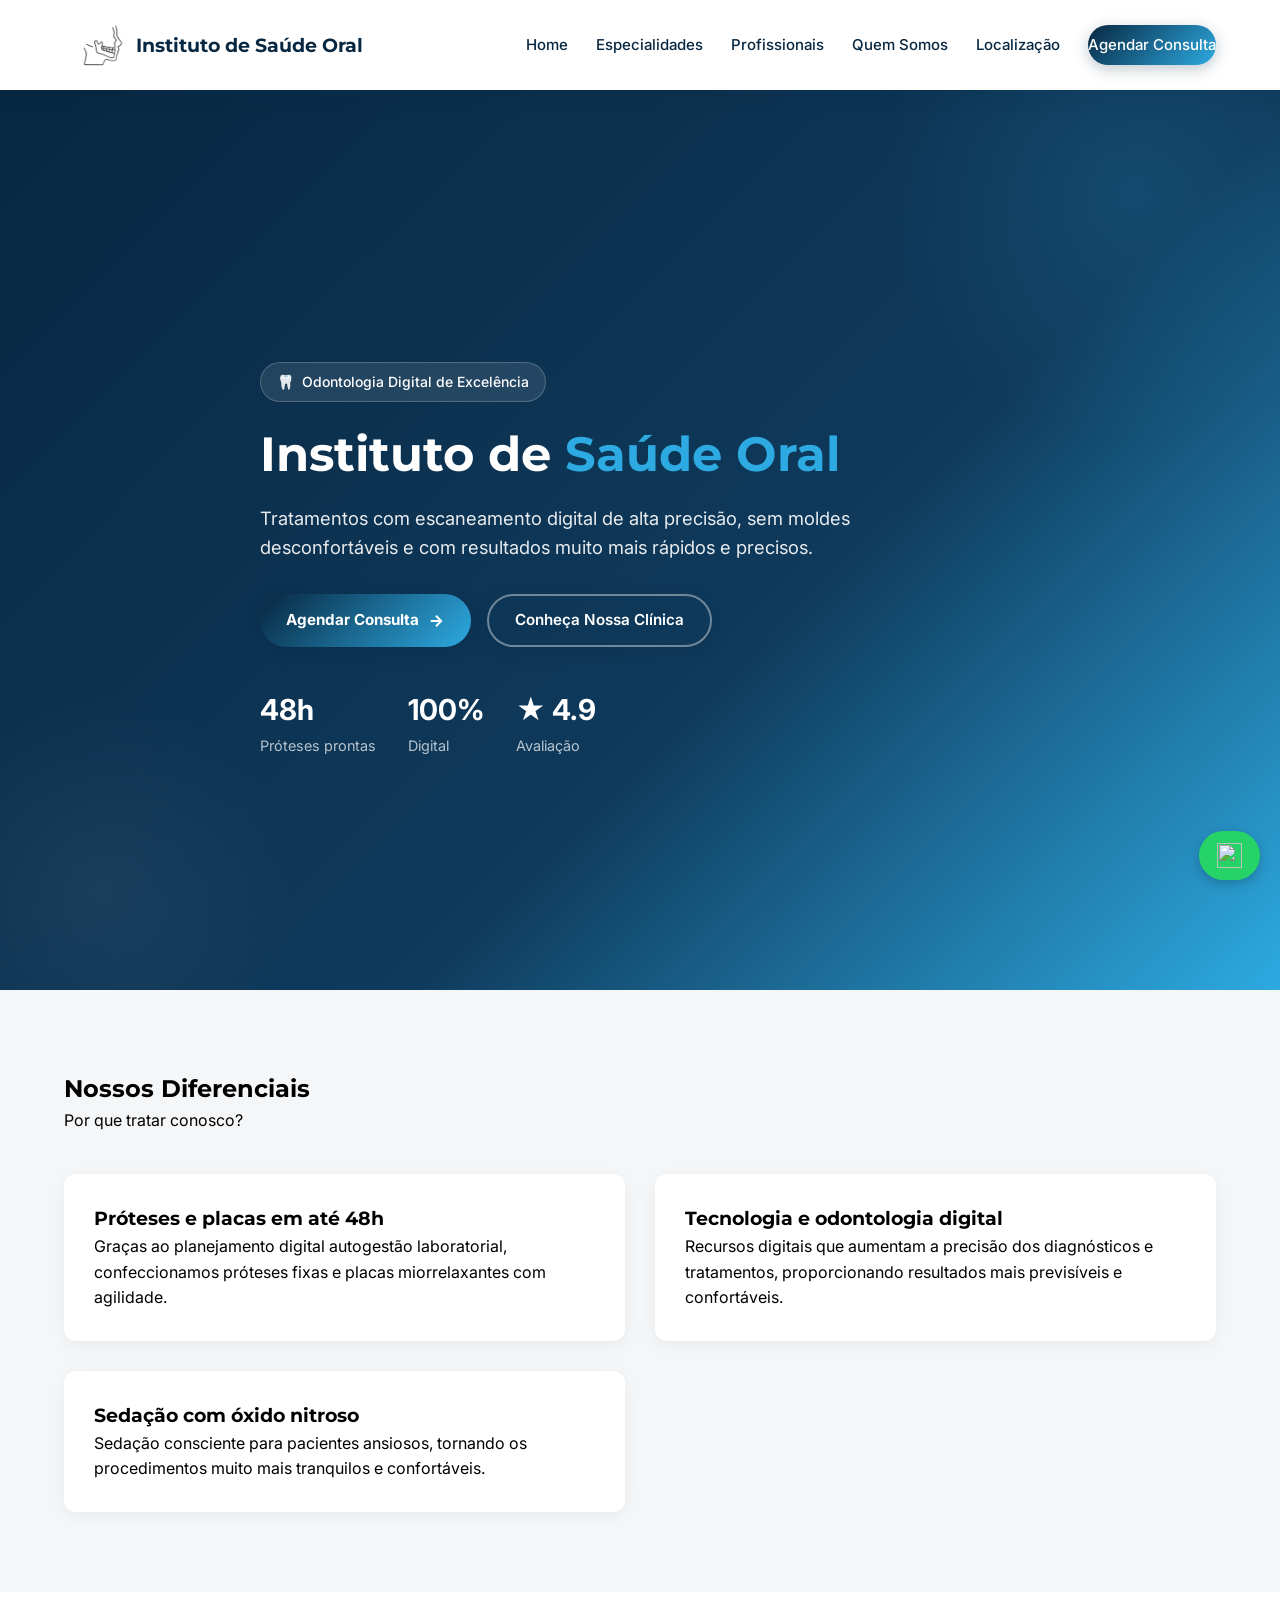
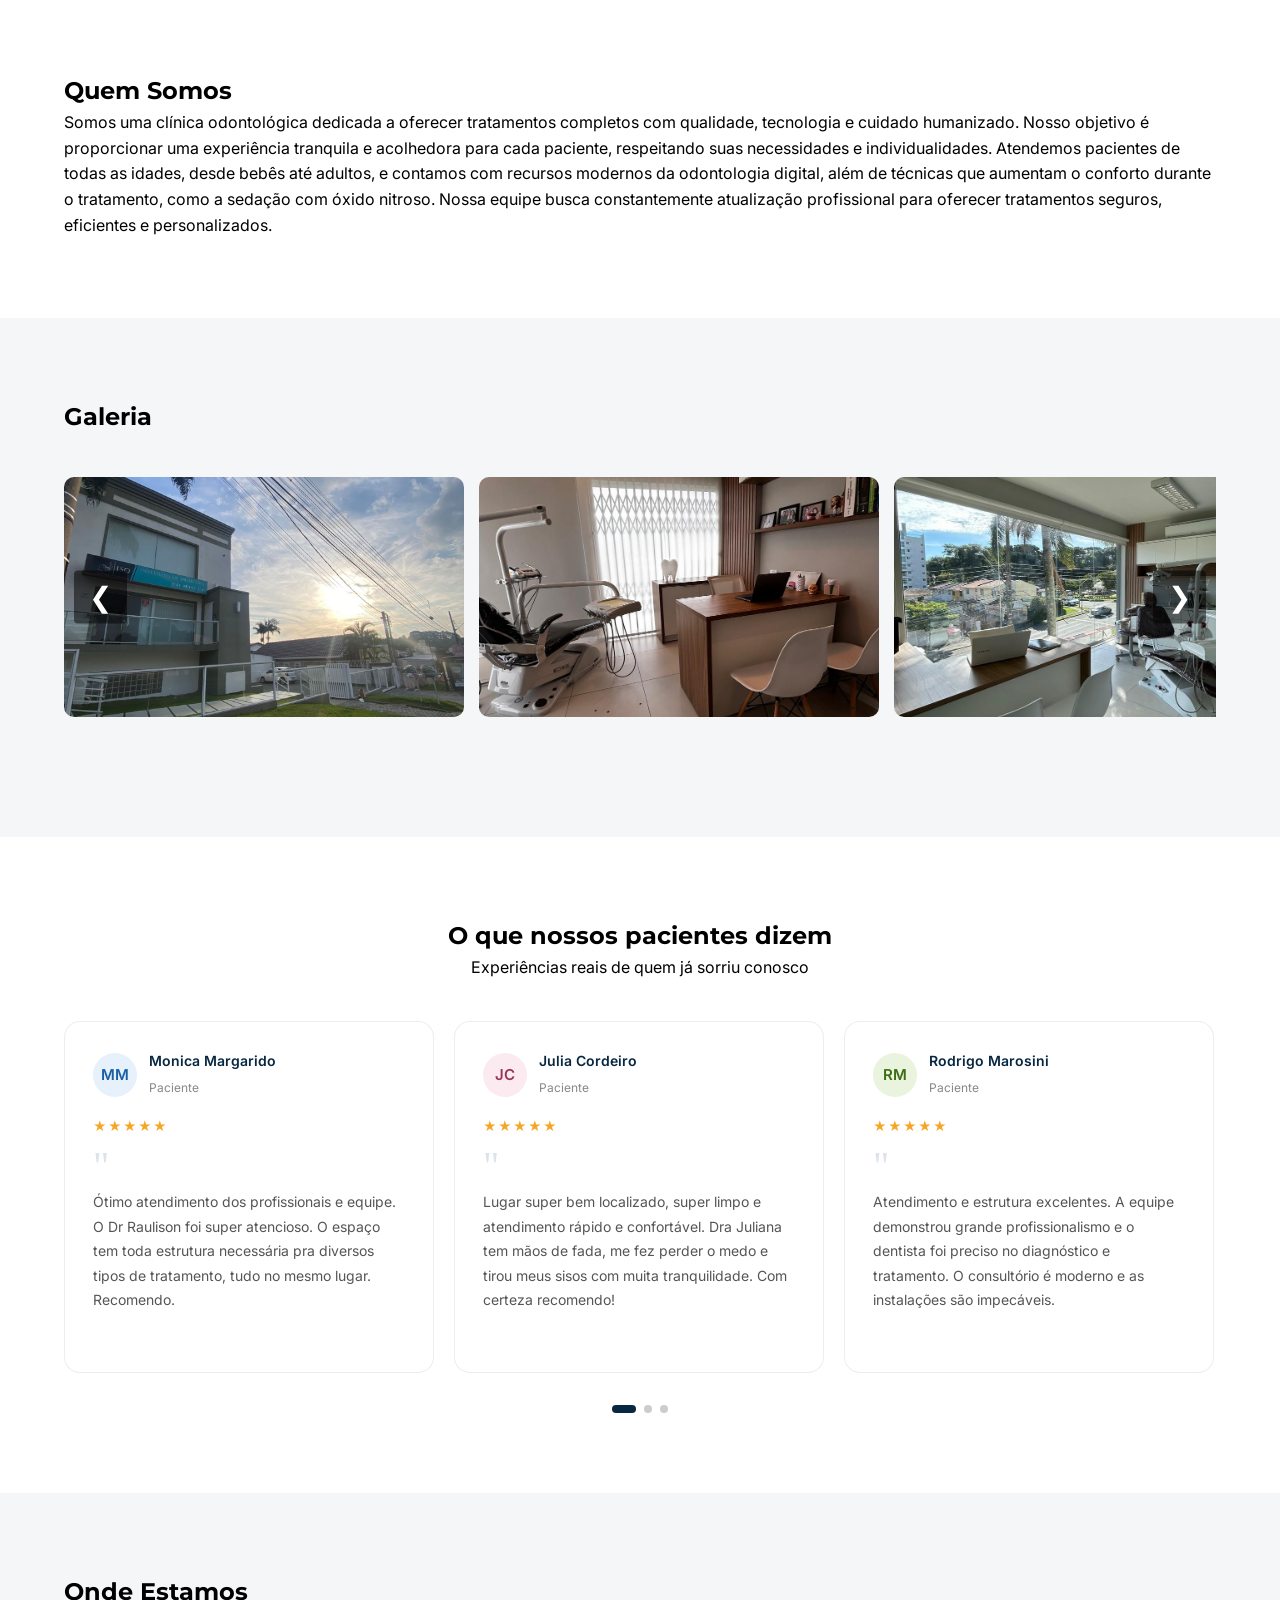
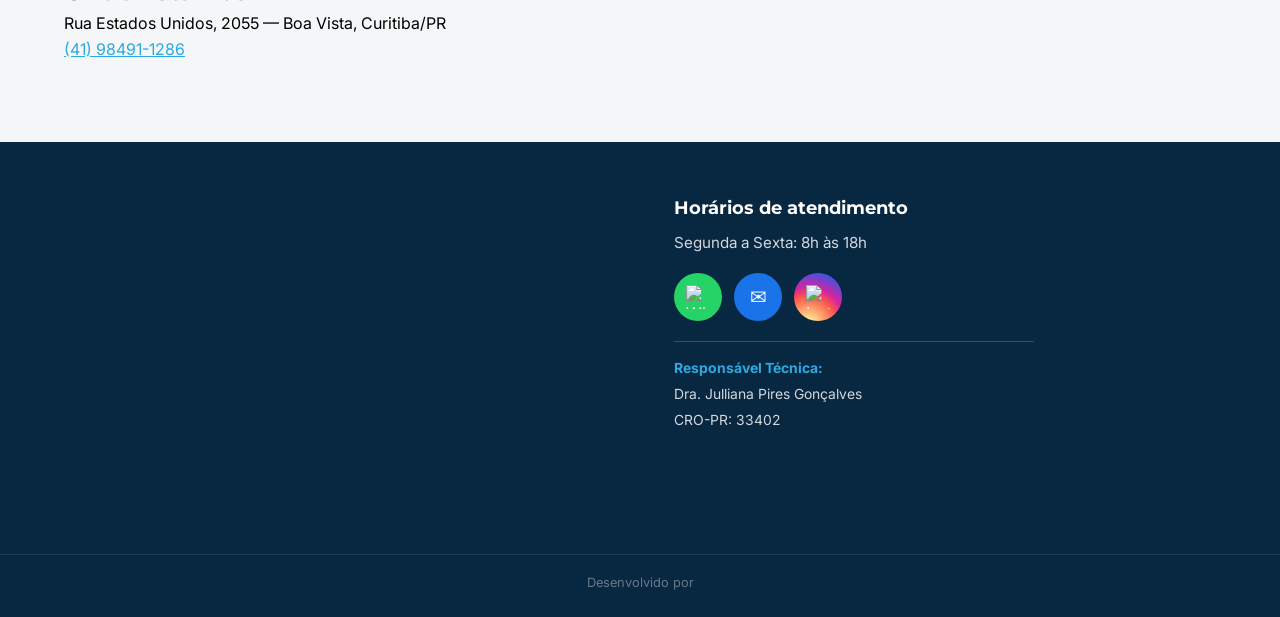
==== commit e87a43cf: "ad.testemonial.infos" ====
--- a/index.html
+++ b/index.html
@@ -99,7 +99,7 @@
       <div class="grid-3">
         <article class="card">
           <h3>Próteses e placas em até 48h</h3>
-          <p>Graças ao planejamento digital e parcerias laboratoriais, confeccionamos próteses fixas e placas miorrelaxantes com agilidade.</p>
+          <p>Graças ao planejamento digital autogestão laboratorial, confeccionamos próteses fixas e placas miorrelaxantes com agilidade.</p>
         </article>
         <article class="card">
           <h3>Tecnologia e odontologia digital</h3>
@@ -149,7 +149,7 @@
     </div>
   </section>
 
-  <!-- Depoimentos -->
+  <!-- Depoimentos que ficou foda -->
 <section>
   <div class="container">
     <h2 style="text-align:center;">O que nossos pacientes dizem</h2>
@@ -165,7 +165,11 @@
           </div>
           <div class="ts-stars">★★★★★</div>
           <div class="ts-quote">"</div>
-          <p class="ts-text">Ótimo atendimento dos profissionais e equipe. O Dr Raulison foi super atencioso. O espaço tem toda estrutura necessária pra diversos tipos de tratamento, tudo no mesmo lugar. Recomendo.</p>
+          <p class="ts-text">Ótimo atendimento dos profissionais
+             e equipe. O Dr Raulison foi super atencioso.
+              O espaço tem toda estrutura necessária pra 
+              diversos tipos de tratamento, tudo no mesmo lugar.
+               Recomendo.</p>
         </div>
 
         <div class="ts-card">
@@ -175,7 +179,11 @@
           </div>
           <div class="ts-stars">★★★★★</div>
           <div class="ts-quote">"</div>
-          <p class="ts-text">Lugar super bem localizado, super limpo e atendimento rápido e confortável. Dra Juliana tem mãos de fada, me fez perder o medo e tirou meus sisos com muita tranquilidade. Com certeza recomendo!</p>
+          <p class="ts-text">Lugar super bem localizado, 
+            super limpo e atendimento rápido e confortável. 
+            Dra Juliana tem mãos de fada, me fez perder o medo 
+            e tirou meus sisos com muita tranquilidade. 
+            Com certeza recomendo!</p>
         </div>
 
         <div class="ts-card">
@@ -185,57 +193,89 @@
           </div>
           <div class="ts-stars">★★★★★</div>
           <div class="ts-quote">"</div>
-          <p class="ts-text">Atendimento e estrutura excelentes. A equipe demonstrou grande profissionalismo e o dentista foi preciso no diagnóstico e tratamento. O consultório é moderno e as instalações são impecáveis.</p>
+          <p class="ts-text">Atendimento e estrutura excelentes.
+             A equipe demonstrou grande profissionalismo e 
+             o dentista foi preciso no diagnóstico e tratamento. 
+             O consultório é moderno e as instalações são impecáveis.</p>
         </div>
 
         <div class="ts-card">
           <div class="ts-top">
             <div class="ts-avatar" style="background:#FAEEDA;color:#854F0B;">FS</div>
-            <div class="ts-meta"><h4>Fernanda Silva</h4><span>Paciente</span></div>
-          </div>
-          <div class="ts-stars">★★★★★</div>
-          <div class="ts-quote">"</div>
-          <p class="ts-text">Fiz minha prótese em menos de 48 horas, incrível! Nunca imaginei que seria tão rápido e o resultado ficou perfeito. A equipe toda é muito atenciosa e o ambiente é super acolhedor.</p>
-        </div>
-
-        <div class="ts-card">
-          <div class="ts-top">
-            <div class="ts-avatar" style="background:#EEEDFE;color:#534AB7;">LP</div>
-            <div class="ts-meta"><h4>Lucas Pereira</h4><span>Paciente</span></div>
-          </div>
-          <div class="ts-stars">★★★★★</div>
-          <div class="ts-quote">"</div>
-          <p class="ts-text">Fiz a sedação com óxido nitroso e foi transformador. Sempre tive muito medo de dentista, mas o procedimento foi completamente tranquilo. Me sinto confiante para continuar o tratamento.</p>
-        </div>
+            <div class="ts-meta"><h4>S. Filho</h4><span>Paciente</span></div>
+          </div>
+          <div class="ts-stars">★★★★★</div>
+          <div class="ts-quote">"</div>
+          <p class="ts-text">Estou extremamente satisfeito com o 
+            resultado do tratamento. Tudo feito com muito asseio, 
+            profissionalismo e simpatia.
+             Se fosse para atribuir uma nota, certamente seria 10.</p>
+        </div>
+
+  
 
         <div class="ts-card">
           <div class="ts-top">
             <div class="ts-avatar" style="background:#E1F5EE;color:#0F6E56;">CA</div>
-            <div class="ts-meta"><h4>Carla Almeida</h4><span>Paciente</span></div>
-          </div>
-          <div class="ts-stars">★★★★★</div>
-          <div class="ts-quote">"</div>
-          <p class="ts-text">Trouxe meu filho de 4 anos e a área kids deixou ele super à vontade. A Dra. Juliana foi incrível com ele, paciente e carinhosa. Voltaremos com certeza! Clínica nota 10.</p>
+            <div class="ts-meta"><h4>Felipe Negro</h4><span>Paciente</span></div>
+          </div>
+          <div class="ts-stars">★★★★★</div>
+          <div class="ts-quote">"</div>
+          <p class="ts-text">Ótimo atendimento, 
+            excelentes profissionais e muito atenciosos..</p>
         </div>
 
         <div class="ts-card">
           <div class="ts-top">
             <div class="ts-avatar" style="background:#FAECE7;color:#993C1D;">GT</div>
-            <div class="ts-meta"><h4>Gabriel Torres</h4><span>Paciente</span></div>
-          </div>
-          <div class="ts-stars">★★★★★</div>
-          <div class="ts-quote">"</div>
-          <p class="ts-text">A tecnologia de escaneamento digital é impressionante, sem aqueles moldes desconfortáveis. O planejamento foi muito detalhado e o resultado do meu tratamento superou as expectativas.</p>
-        </div>
-
+            <div class="ts-meta"><h4>Vivian Jaskiw Szilagyi</h4><span>Paciente</span></div>
+          </div>
+          <div class="ts-stars">★★★★★</div>
+          <div class="ts-quote">"</div>
+          <p class="ts-text">O atendimento infantil é muito bom. As profissionais são gentis
+             e cuidadosas, principalmente com crianças que tem medo.
+Super recomendo!
+</div>
         <div class="ts-card">
           <div class="ts-top">
             <div class="ts-avatar" style="background:#F1EFE8;color:#5F5E5A;">PR</div>
-            <div class="ts-meta"><h4>Patricia Ramos</h4><span>Paciente</span></div>
-          </div>
-          <div class="ts-stars">★★★★★</div>
-          <div class="ts-quote">"</div>
-          <p class="ts-text">Atendimento humanizado de verdade. Desde a recepção com o cafezinho até o consultório, tudo muito bem cuidado. Dr. Raulison explicou todo o tratamento com detalhes. Recomendo a todos!</p>
+            <div class="ts-meta"><h4>Maria Lemes</h4><span>Paciente</span></div>
+          </div>
+          <div class="ts-stars">★★★★★</div>
+          <div class="ts-quote">"</div>
+          <p class="ts-text"></p>Fui atendida hoje pela dra.
+           Bruna pela primeira vez. 
+           Minha experiência foi ótima!
+            Ela foi muito paciente,
+             atenciosa e prestativa 
+             comigo durante todo o atendimento.
+              A partir de agora pretendo me consultar 
+              somente com ela.</p>
+        </div>
+<div class="ts-card">
+          <div class="ts-top">
+            <div class="ts-avatar" style="background:#F1EFE8;color:#5F5E5A;">PR</div>
+            <div class="ts-meta"><h4>Crestiane Rolim</h4><span>Paciente</span></div>
+          </div>
+          <div class="ts-stars">★★★★★</div>
+          <div class="ts-quote">"</div>
+          <p class="ts-text"></p>Dra Julliana e Dr Rauli
+Atendimento excelente a recepcionista gentil educada me deu todas as informações q precisava.
+Com certeza super indico.
+Meu filho faz acompanhamento.
+Atendimento exemplar 🥰.</p>
+        </div>
+<div class="ts-card">
+          <div class="ts-top">
+            <div class="ts-avatar" style="background:#F1EFE8;color:#5F5E5A;">PR</div>
+            <div class="ts-meta"><h4>Lenara talavatiz</h4><span>Paciente</span></div>
+          </div>
+          <div class="ts-stars">★★★★★</div>
+          <div class="ts-quote">"</div>
+          <p class="ts-text"></p>Nota 10 desde o agendamento até o 
+          atendimento e
+           a consulta, avaliação, serviços prestados, tudo ótimo,
+            equipe realmente muito atenciosos..</p>
         </div>
 
       </div>
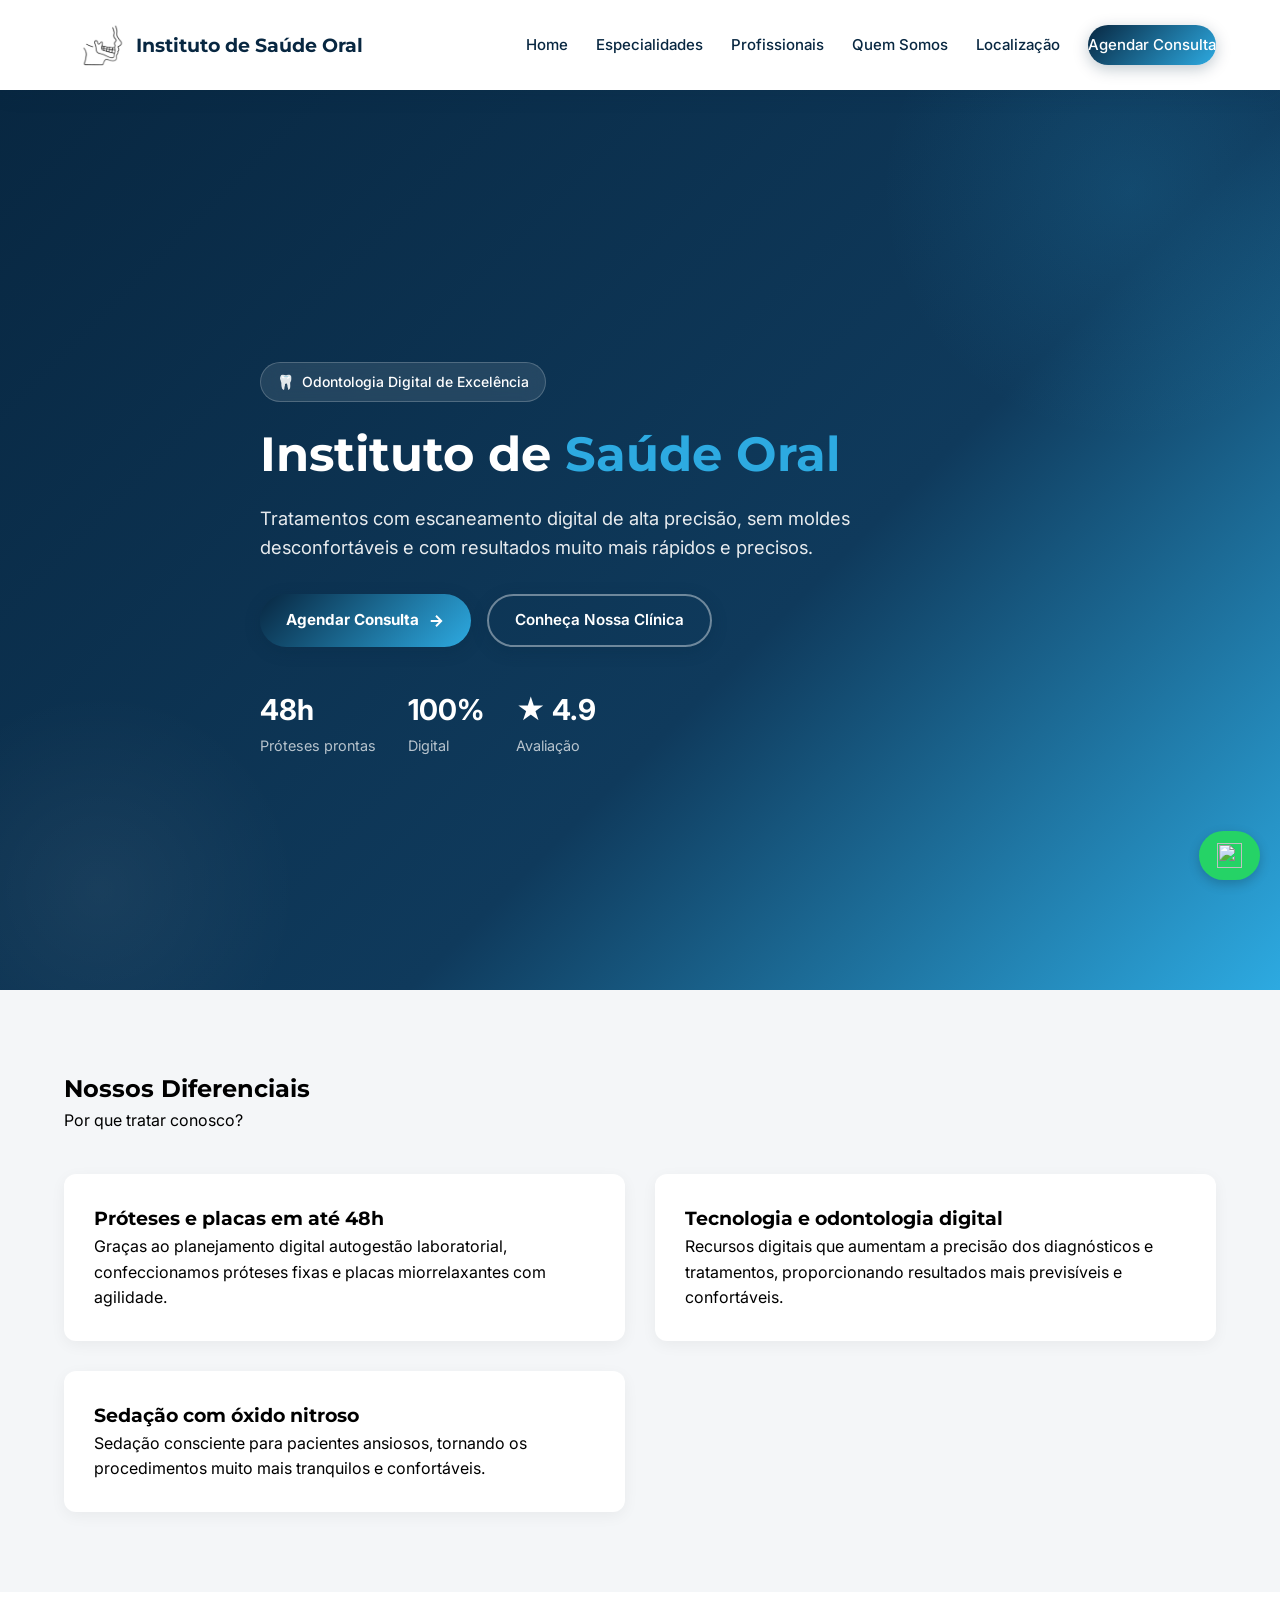
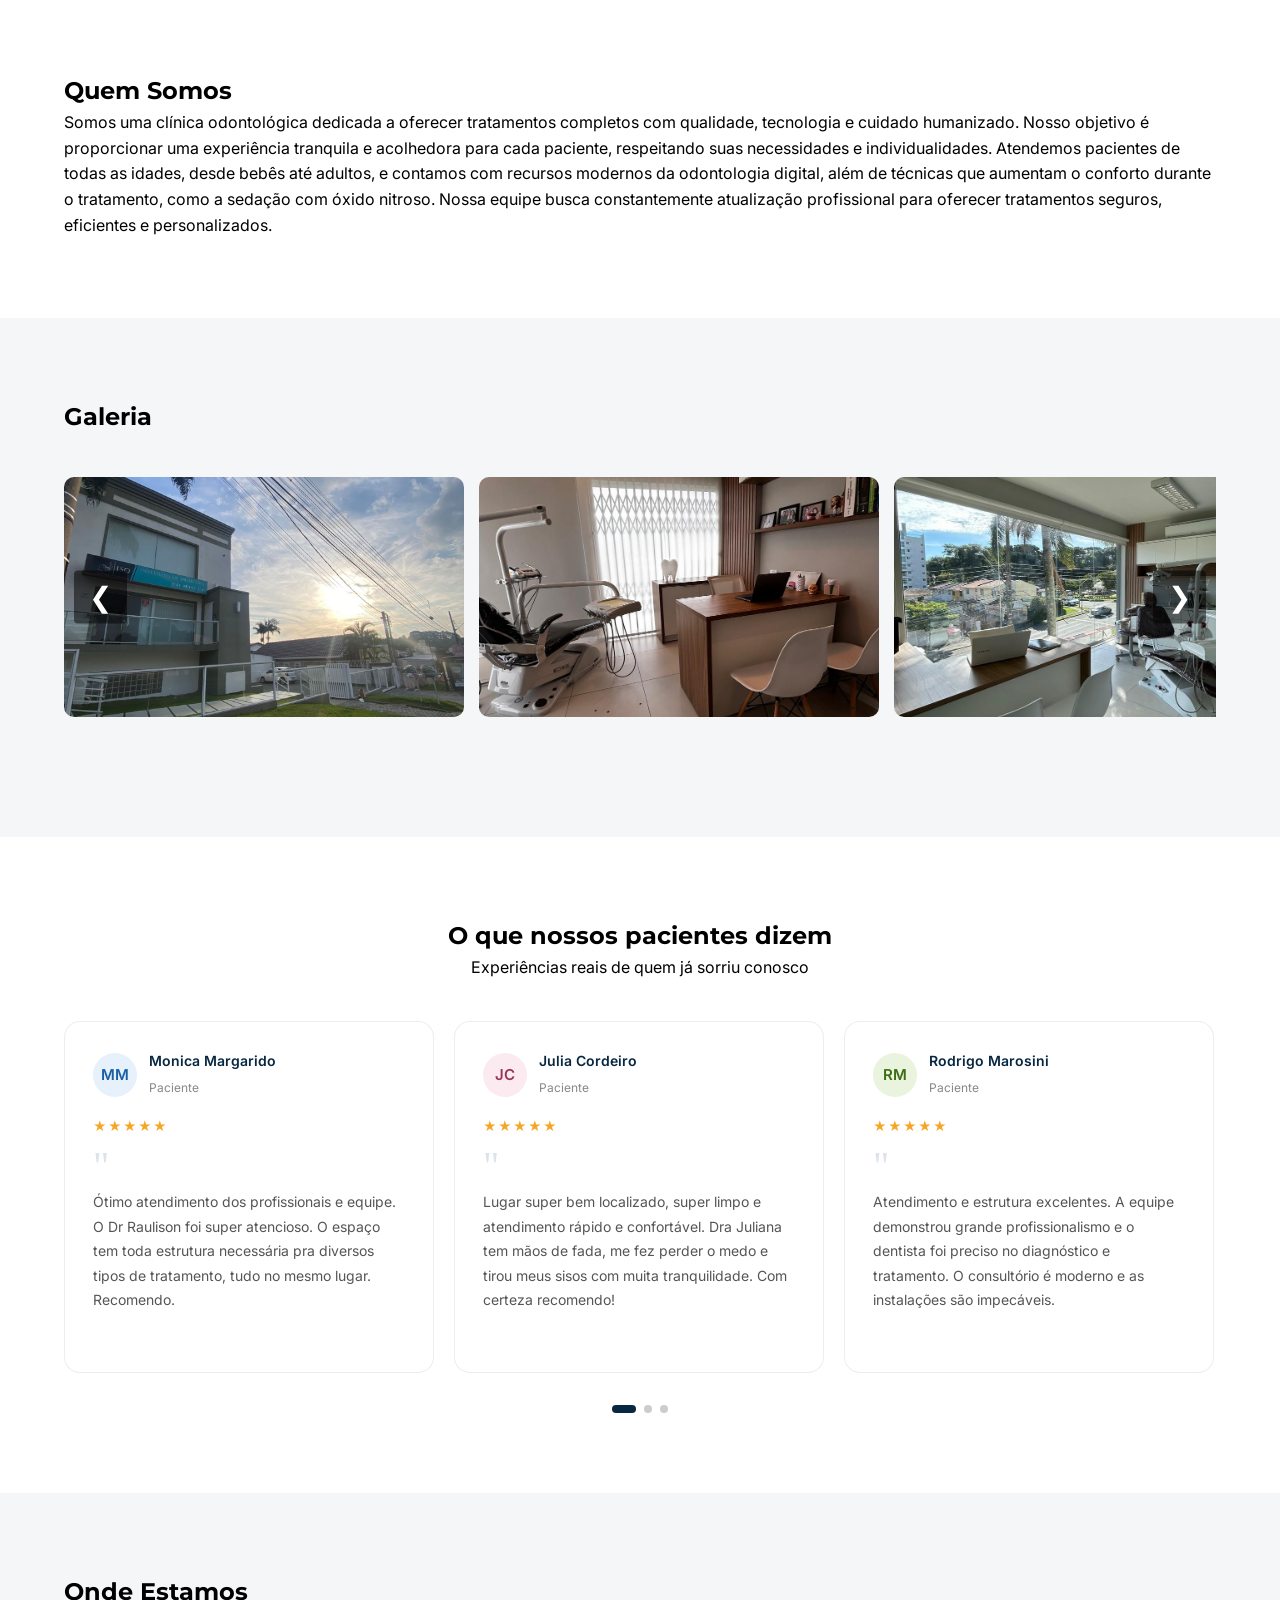
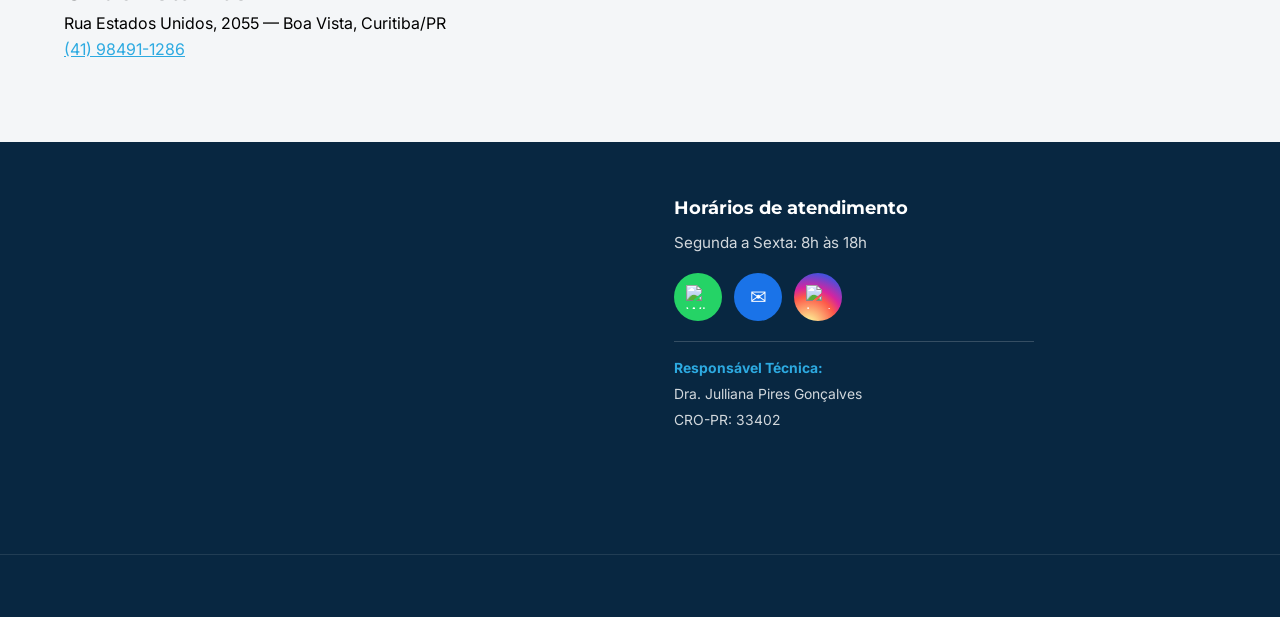
==== commit fcc5fab7: "agora simespeciaçlidades" ====
--- a/index.html
+++ b/index.html
@@ -201,7 +201,7 @@
 
         <div class="ts-card">
           <div class="ts-top">
-            <div class="ts-avatar" style="background:#FAEEDA;color:#854F0B;">FS</div>
+            <div class="ts-avatar" style="background:#FAEEDA;color:#854F0B;">SF</div>
             <div class="ts-meta"><h4>S. Filho</h4><span>Paciente</span></div>
           </div>
           <div class="ts-stars">★★★★★</div>
@@ -216,7 +216,7 @@
 
         <div class="ts-card">
           <div class="ts-top">
-            <div class="ts-avatar" style="background:#E1F5EE;color:#0F6E56;">CA</div>
+            <div class="ts-avatar" style="background:#E1F5EE;color:#0F6E56;">FN</div>
             <div class="ts-meta"><h4>Felipe Negro</h4><span>Paciente</span></div>
           </div>
           <div class="ts-stars">★★★★★</div>
@@ -227,7 +227,7 @@
 
         <div class="ts-card">
           <div class="ts-top">
-            <div class="ts-avatar" style="background:#FAECE7;color:#993C1D;">GT</div>
+            <div class="ts-avatar" style="background:#FAECE7;color:#993C1D;">VS</div>
             <div class="ts-meta"><h4>Vivian Jaskiw Szilagyi</h4><span>Paciente</span></div>
           </div>
           <div class="ts-stars">★★★★★</div>
@@ -238,7 +238,7 @@
 </div>
         <div class="ts-card">
           <div class="ts-top">
-            <div class="ts-avatar" style="background:#F1EFE8;color:#5F5E5A;">PR</div>
+            <div class="ts-avatar" style="background:#F1EFE8;color:#5F5E5A;">ML</div>
             <div class="ts-meta"><h4>Maria Lemes</h4><span>Paciente</span></div>
           </div>
           <div class="ts-stars">★★★★★</div>
@@ -254,7 +254,7 @@
         </div>
 <div class="ts-card">
           <div class="ts-top">
-            <div class="ts-avatar" style="background:#F1EFE8;color:#5F5E5A;">PR</div>
+            <div class="ts-avatar" style="background:#F1EFE8;color:#5F5E5A;">CR</div>
             <div class="ts-meta"><h4>Crestiane Rolim</h4><span>Paciente</span></div>
           </div>
           <div class="ts-stars">★★★★★</div>
@@ -267,7 +267,7 @@
         </div>
 <div class="ts-card">
           <div class="ts-top">
-            <div class="ts-avatar" style="background:#F1EFE8;color:#5F5E5A;">PR</div>
+            <div class="ts-avatar" style="background:#F1EFE8;color:#5F5E5A;">LT</div>
             <div class="ts-meta"><h4>Lenara talavatiz</h4><span>Paciente</span></div>
           </div>
           <div class="ts-stars">★★★★★</div>
@@ -299,7 +299,8 @@
   <footer>
     <div class="footer-container">
       <div class="mapa-container">
-        <iframe src="https://www.google.com/maps?q=Instituto+de+Saúde+Oral&output=embed" loading="lazy" title="Localização no Google Maps"></iframe>
+        <!--mapa !-->
+        <iframe src="https://www.google.com/maps/embed?pb=!1m18!1m12!1m3!1d3604.219385648014!2d-49.25104679999999!3d-25.397465999999998!2m3!1f0!2f0!3f0!3m2!1i1024!2i768!4f13.1!3m3!1m2!1s0x94dce70048ba6ba9%3A0x93298032317a50c4!2sInstituto%20de%20Sa%C3%BAde%20Oral!5e0!3m2!1spt-BR!2sbr!4v1778027695704!5m2!1spt-BR!2sbr" width="600" height="450" style="border:0;" allowfullscreen="" loading="lazy" referrerpolicy="no-referrer-when-downgrade"></iframe>"></iframe>
       </div>
       <div class="footer-info">
         <h3>Horários de atendimento</h3>
@@ -340,7 +341,7 @@
       const sideMenu = document.getElementById('sideMenu');
       if (hamburger && sideMenu) {
         hamburger.addEventListener('click', () => {
-          sideMenu.style.width = sideMenu.style.width === '250px' ? '0' : '250px';
+          sideMenu.classList.toggle('open');
         });
       }
 
@@ -488,7 +489,7 @@
             observer.unobserve(entry.target);
           }
         });
-      }, { threshold: 0.1 });
+      }, { threshold: 0.05, rootMargin: '0px 0px -50px 0px' });
 
       elements.forEach(el => {
         el.classList.add('scroll-animate');
--- a/style.css
+++ b/style.css
@@ -328,7 +328,7 @@
   box-shadow: 0 4px 12px rgba(0,0,0,0.08);
   text-align: center;
   transition: transform 0.3s;
-}
+ opacity: 1;}
 .specialties li:hover { transform: translateY(-4px); }
 
 .specialties img {
@@ -659,7 +659,18 @@
   padding-top: 70px;
   z-index: 1001;
 }
-
+.side-menu.open {
+  width: 250px;
+  overflow-x: visible;
+}
+
+/* Garante que o menu nunca seja afetado pelo scroll-animate */
+.side-menu,
+.side-menu * {
+  opacity: 1 !important;
+  transform: none !important;
+  transition: width 0.3s ease !important;
+}
 .side-menu ul { list-style: none; padding: 0; margin: 0; }
 
 .side-menu a {
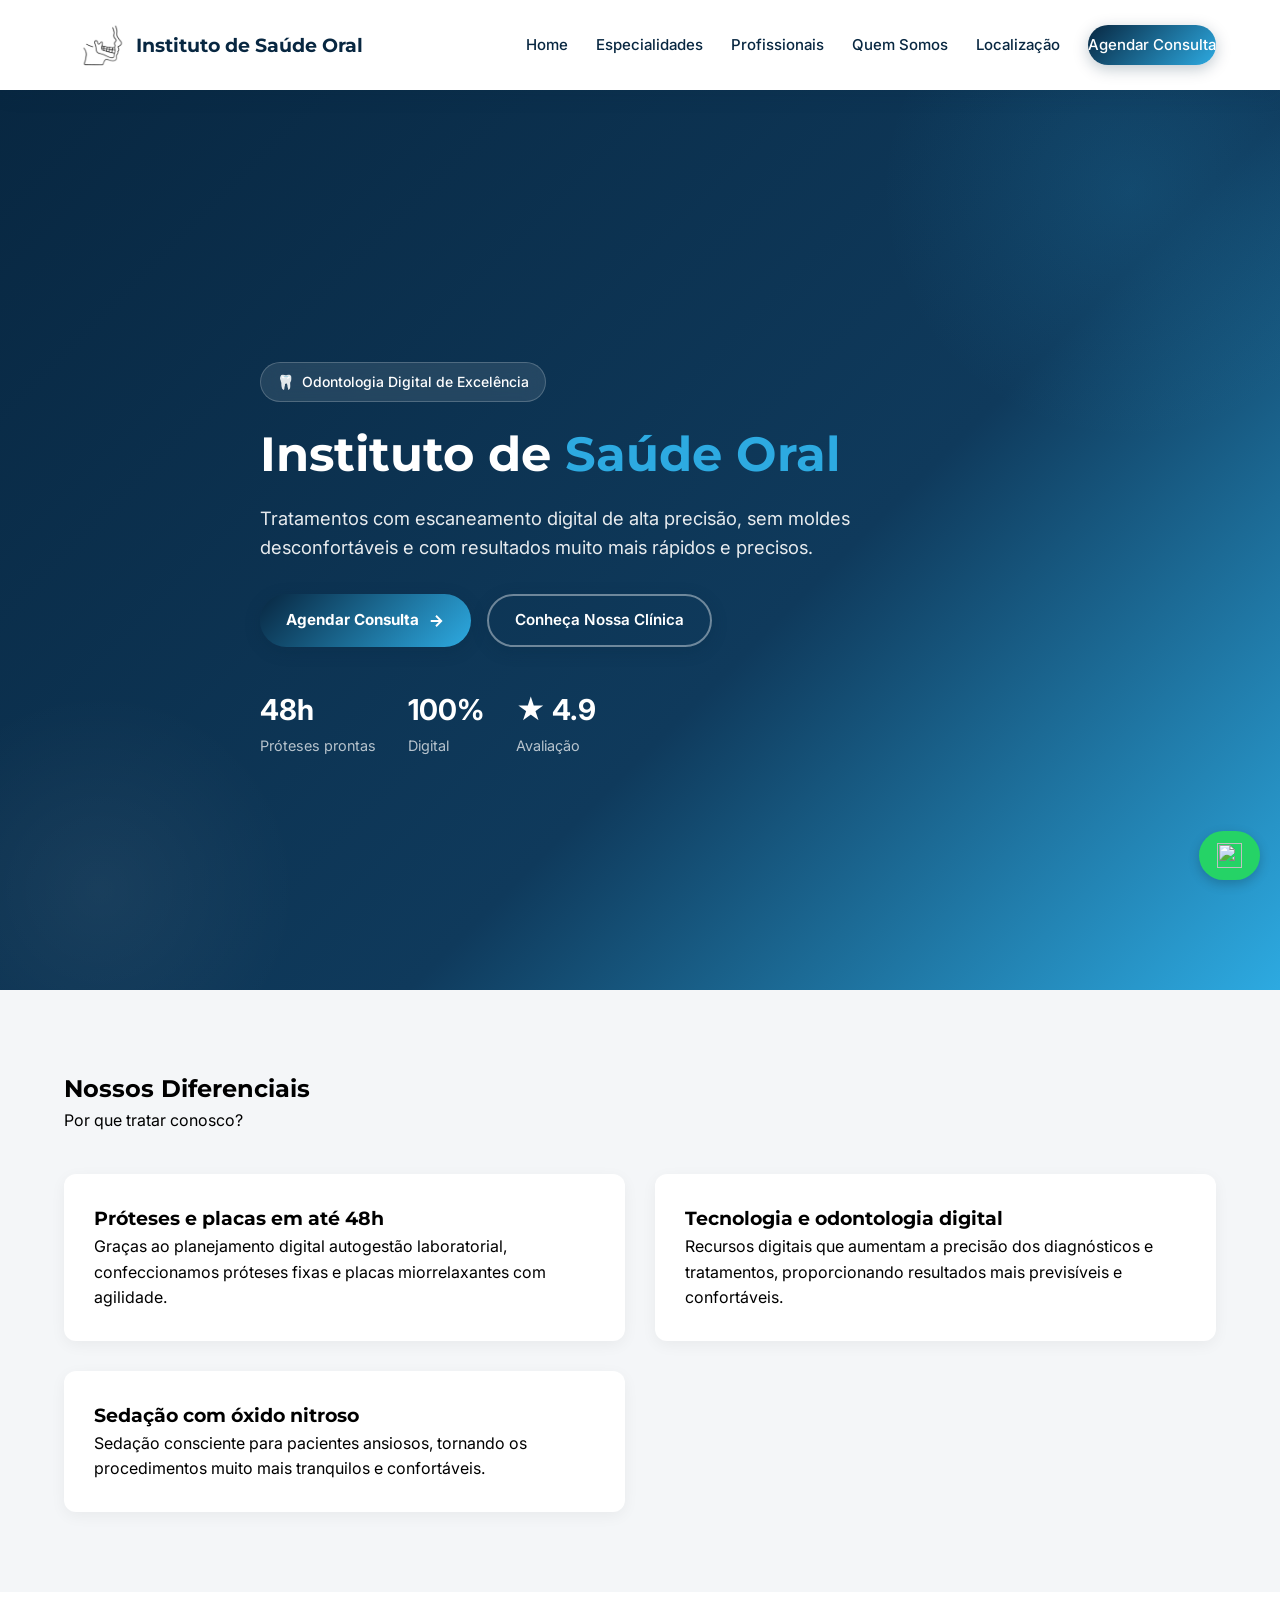
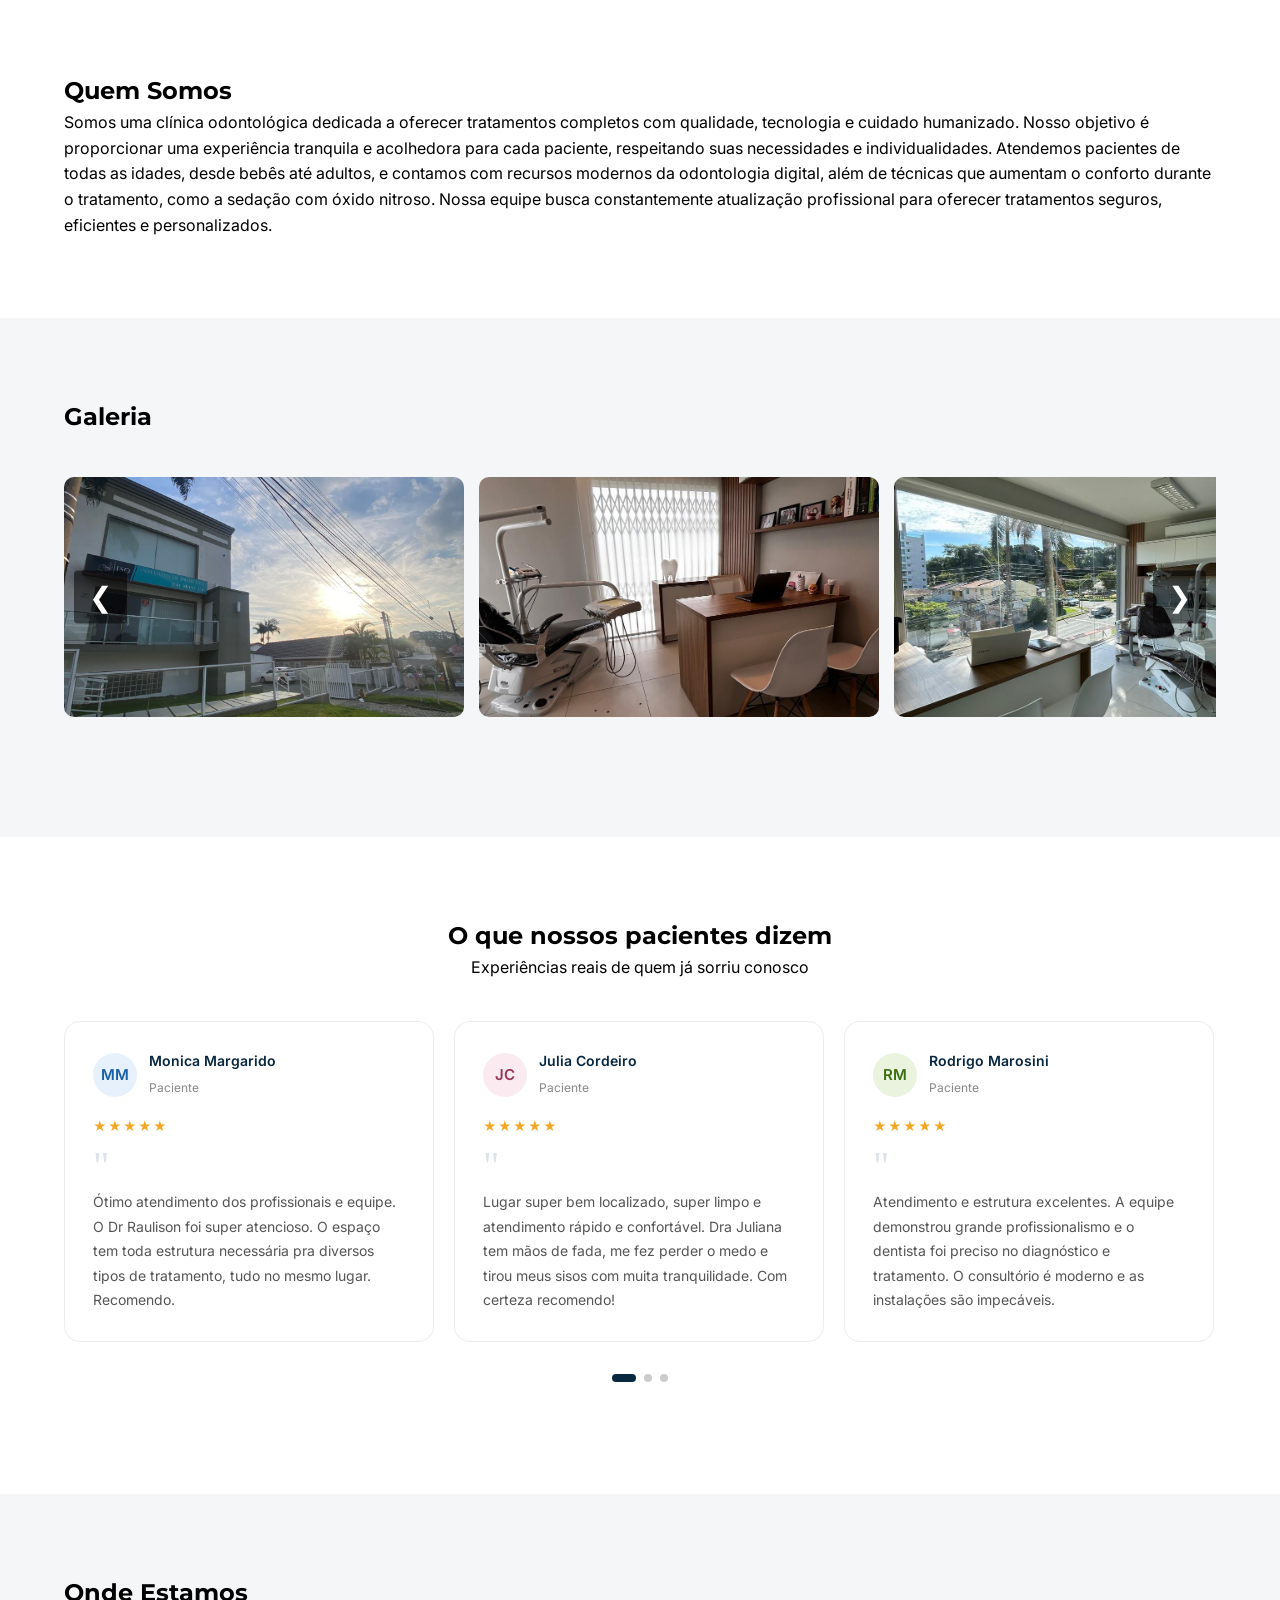
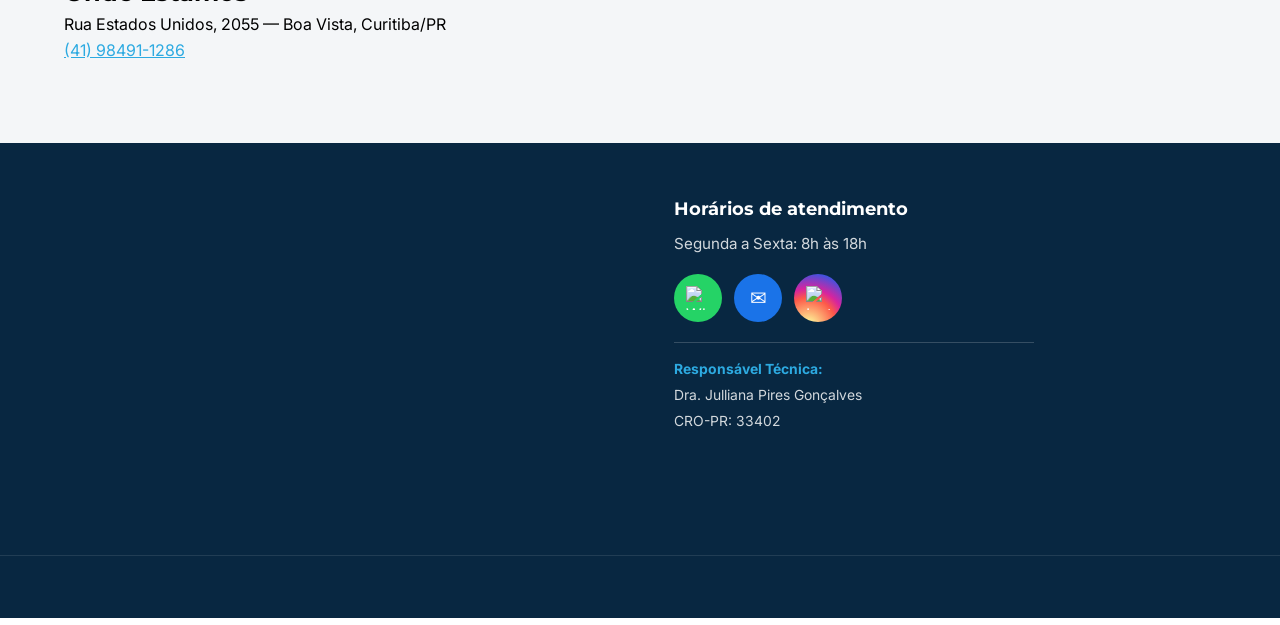
==== commit f014b06f: "concerto bug de testemonial que estava pulando" ====
--- a/index.html
+++ b/index.html
@@ -234,7 +234,7 @@
           <div class="ts-quote">"</div>
           <p class="ts-text">O atendimento infantil é muito bom. As profissionais são gentis
              e cuidadosas, principalmente com crianças que tem medo.
-Super recomendo!
+Super recomendo!</p>
 </div>
         <div class="ts-card">
           <div class="ts-top">
@@ -243,7 +243,7 @@
           </div>
           <div class="ts-stars">★★★★★</div>
           <div class="ts-quote">"</div>
-          <p class="ts-text"></p>Fui atendida hoje pela dra.
+          <p class="ts-text">Fui atendida hoje pela dra.
            Bruna pela primeira vez. 
            Minha experiência foi ótima!
             Ela foi muito paciente,
@@ -259,7 +259,7 @@
           </div>
           <div class="ts-stars">★★★★★</div>
           <div class="ts-quote">"</div>
-          <p class="ts-text"></p>Dra Julliana e Dr Rauli
+          <p class="ts-text">Dra Julliana e Dr Rauli
 Atendimento excelente a recepcionista gentil educada me deu todas as informações q precisava.
 Com certeza super indico.
 Meu filho faz acompanhamento.
@@ -272,7 +272,7 @@
           </div>
           <div class="ts-stars">★★★★★</div>
           <div class="ts-quote">"</div>
-          <p class="ts-text"></p>Nota 10 desde o agendamento até o 
+          <p class="ts-text">Nota 10 desde o agendamento até o 
           atendimento e
            a consulta, avaliação, serviços prestados, tudo ótimo,
             equipe realmente muito atenciosos..</p>
@@ -280,6 +280,7 @@
 
       </div>
     </div>
+<div class="ts-dots" id="tsDots"></div>
 
     <div class="ts-dots" id="tsDots"></div>
   </div>
@@ -438,7 +439,11 @@
   wrapper.addEventListener('mouseenter', () => clearInterval(autoTimer));
   wrapper.addEventListener('mouseleave', () => resetAuto());
 
-  window.addEventListener('resize', () => { buildDots(); goTo(0); });
+  window.addEventListener('resize', () => {
+  const prev = current;
+  buildDots();
+  goTo(prev);
+});
 
   buildDots();
   goTo(0);
